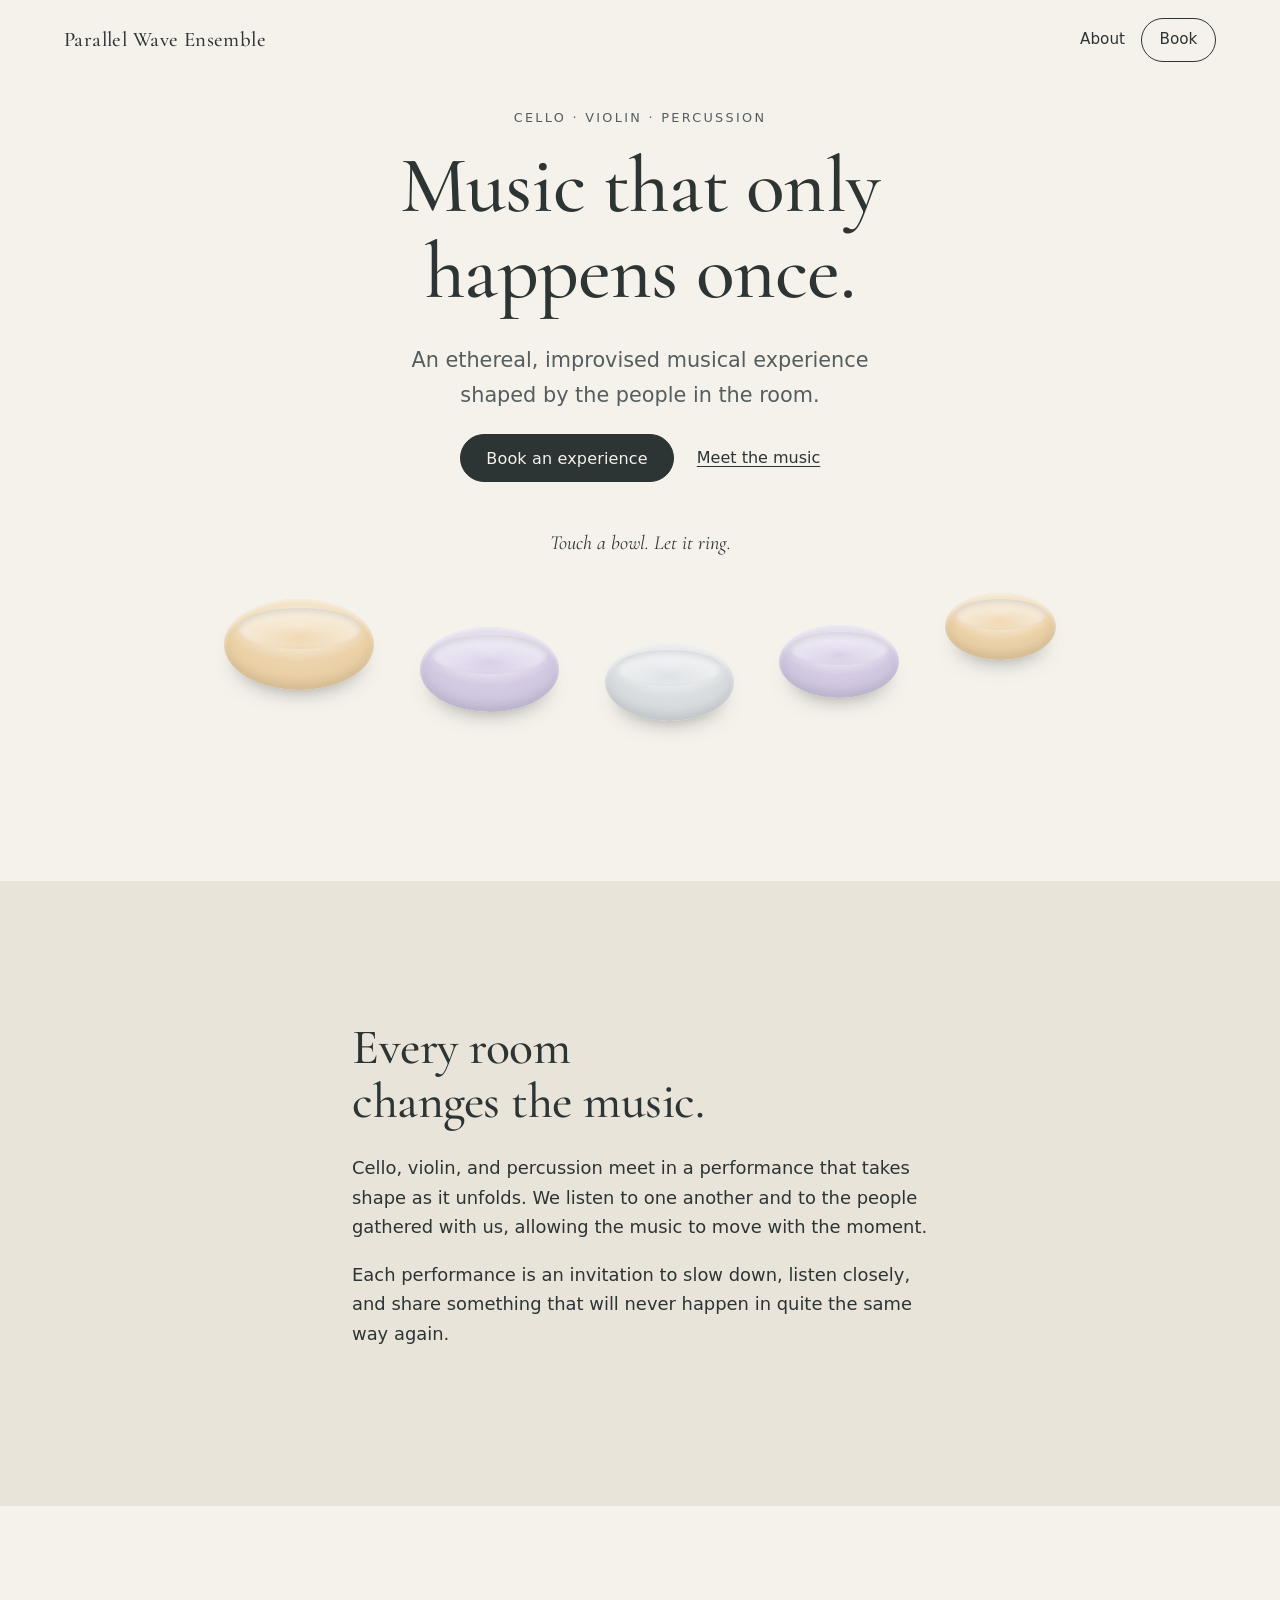
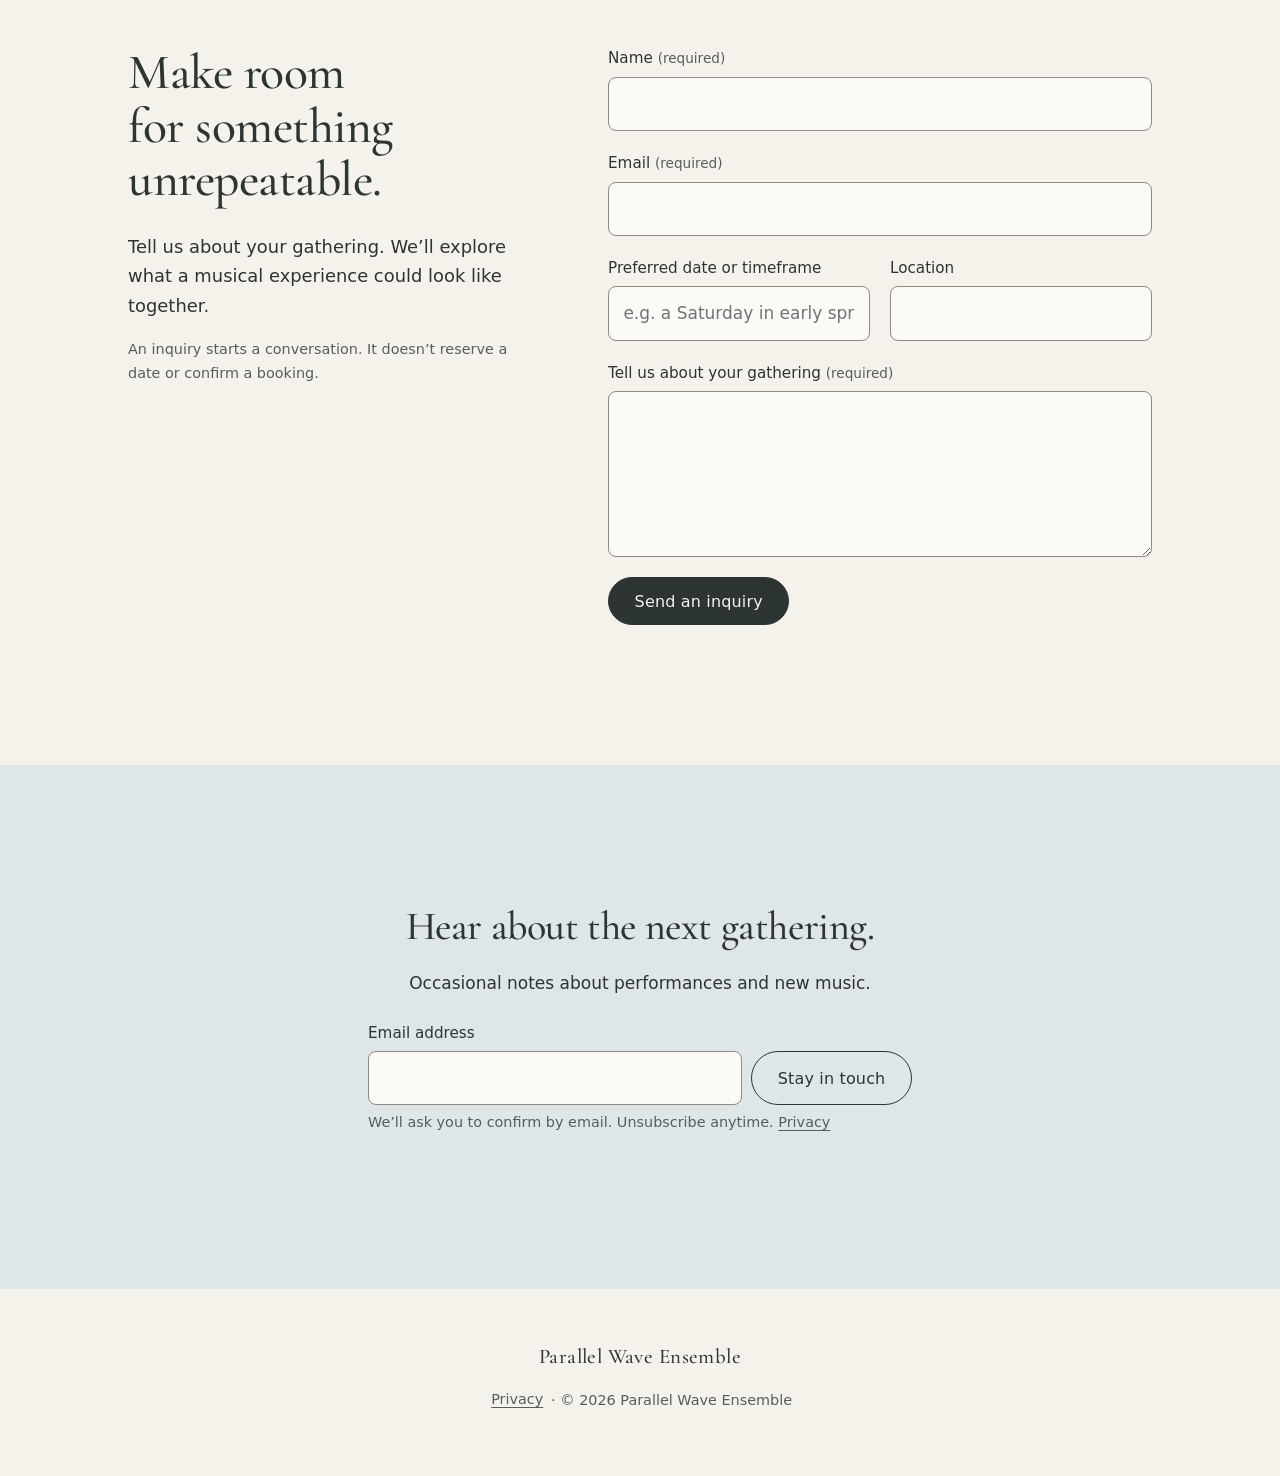
==== index.html @ 367c5bf0 "Initial site for Parallel Wave Ensemble Single-page static site with five playable synthesized bowls" ====
<!doctype html>
<html lang="en" class="no-js">
<head>
  <meta charset="utf-8">
  <meta name="viewport" content="width=device-width, initial-scale=1">
  <title>Parallel Wave Ensemble — Cello, violin and percussion</title>
  <meta name="description" content="An ethereal, improvised musical experience for cello, violin and percussion, shaped by the people in the room. Book Parallel Wave Ensemble for your gathering.">
  <meta name="theme-color" content="#F5F2EB">

  <!-- Social preview. Add og:image / twitter:image once an approved ensemble photo exists. -->
  <meta property="og:type" content="website">
  <meta property="og:site_name" content="Parallel Wave Ensemble">
  <meta property="og:title" content="Parallel Wave Ensemble — Music that only happens once">
  <meta property="og:description" content="An ethereal, improvised musical experience for cello, violin and percussion, shaped by the people in the room.">
  <meta name="twitter:card" content="summary">

  <link rel="icon" href="assets/img/favicon.svg" type="image/svg+xml">
  <link rel="preload" href="assets/fonts/cormorant-garamond-latin-500-normal.woff2" as="font" type="font/woff2" crossorigin>
  <link rel="stylesheet" href="assets/css/styles.css">
  <script>document.documentElement.classList.replace('no-js', 'js');</script>
  <script type="module" src="assets/js/main.js"></script>
</head>
<body>
  <a class="skip-link" href="#main">Skip to content</a>

  <header class="site-header">
    <a class="wordmark" href="./" aria-label="Parallel Wave Ensemble, home">Parallel Wave Ensemble</a>
    <nav aria-label="Main">
      <ul class="nav">
        <li><a href="#about">About</a></li>
        <li><a class="nav__book" href="#book">Book</a></li>
      </ul>
    </nav>
  </header>

  <main id="main">
    <!-- Hero -->
    <section class="hero" aria-labelledby="hero-title">
      <div class="hero__intro">
        <p class="eyebrow">Cello · Violin · Percussion</p>
        <h1 id="hero-title" class="hero__title">Music that only happens once.</h1>
        <p class="hero__lede">An ethereal, improvised musical experience shaped by the people in the room.</p>
        <div class="hero__actions">
          <a class="button" href="#book">Book an experience</a>
          <a class="text-link" href="#about">Meet the music</a>
        </div>
      </div>

      <div class="instrument" data-instrument role="group" aria-labelledby="instrument-instruction">
        <p id="instrument-instruction" class="instrument__instruction">Touch a bowl. Let it ring.</p>

        <div class="instrument__stage">
          <div class="instrument__ripples" aria-hidden="true" data-ripples></div>
          <div class="bowls">
            <button type="button" class="bowl" data-bowl="0" aria-label="Play bowl one" style="--tint: var(--light-amber); --size: 1"><span class="bowl__glow"></span><span class="bowl__body"></span></button>
            <button type="button" class="bowl" data-bowl="1" aria-label="Play bowl two" style="--tint: var(--light-lavender); --size: .93"><span class="bowl__glow"></span><span class="bowl__body"></span></button>
            <button type="button" class="bowl" data-bowl="2" aria-label="Play bowl three" style="--tint: var(--light-silver); --size: .86"><span class="bowl__glow"></span><span class="bowl__body"></span></button>
            <button type="button" class="bowl" data-bowl="3" aria-label="Play bowl four" style="--tint: var(--light-lavender); --size: .8"><span class="bowl__glow"></span><span class="bowl__body"></span></button>
            <button type="button" class="bowl" data-bowl="4" aria-label="Play bowl five" style="--tint: var(--light-amber); --size: .74"><span class="bowl__glow"></span><span class="bowl__body"></span></button>
          </div>
        </div>

        <div class="instrument__footer">
          <p class="instrument__status" role="status" data-instrument-status></p>
          <button type="button" class="text-button" data-instrument-retry hidden>Try again</button>
          <p class="instrument__muted" data-instrument-muted hidden>Sound is muted</p>
          <div class="sound-controls" data-sound-controls hidden>
            <button type="button" class="text-button" data-mute aria-pressed="false">Mute</button>
            <label class="volume">
              <span>Volume</span>
              <input type="range" min="0" max="100" step="1" data-volume>
            </label>
          </div>
        </div>
      </div>
    </section>

    <!-- About the experience -->
    <section id="about" class="section about" aria-labelledby="about-title">
      <div class="about__text">
        <h2 id="about-title">Every room changes the music.</h2>
        <p>Cello, violin, and percussion meet in a performance that takes shape as it unfolds. We listen to one another and to the people gathered with us, allowing the music to move with the moment.</p>
        <p>Each performance is an invitation to slow down, listen closely, and share something that will never happen in quite the same way again.</p>
      </div>
      <!--
        Add one authentic ensemble photograph when available, e.g.:
        <figure class="about__photo">
          <img src="assets/img/ensemble.jpg" width="1200" height="1500" loading="lazy"
               alt="Describe the players and instruments in the photo">
          <figcaption>Photo: Credit name</figcaption>
        </figure>
      -->
    </section>

    <!-- Optional live excerpt: shown only when site.config.js has an approved `excerpt`. -->
    <section id="listen" class="section excerpt" aria-labelledby="excerpt-heading" data-excerpt hidden>
      <h2 id="excerpt-heading">A moment from a performance</h2>
      <p class="excerpt__note">A past moment — every performance is different.</p>
      <div class="player">
        <button type="button" class="player__toggle" data-excerpt-toggle aria-label="Play excerpt">
          <svg viewBox="0 0 24 24" aria-hidden="true" class="icon-play"><path d="M8 5.5v13l10.5-6.5z"/></svg>
          <svg viewBox="0 0 24 24" aria-hidden="true" class="icon-pause"><path d="M7 5h3.5v14H7zM13.5 5H17v14h-3.5z"/></svg>
        </button>
        <div class="player__body">
          <p class="player__title" data-excerpt-title></p>
          <div class="player__timeline">
            <input type="range" min="0" max="100" step="0.1" value="0" data-excerpt-seek aria-label="Seek" disabled>
            <span class="player__time" data-excerpt-time>0:00</span>
          </div>
          <p class="player__credit" data-excerpt-credit></p>
        </div>
      </div>
      <p class="player__error" role="status" data-excerpt-status></p>
    </section>

    <!-- Booking -->
    <section id="book" class="section booking" aria-labelledby="book-title">
      <div class="booking__intro">
        <h2 id="book-title">Make room for something unrepeatable.</h2>
        <p>Tell us about your gathering. We’ll explore what a musical experience could look like together.</p>
        <p class="fine">An inquiry starts a conversation. It doesn’t reserve a date or confirm a booking.</p>
      </div>

      <form class="form" data-form="booking" novalidate>
        <div class="field">
          <label for="b-name">Name <span class="req">(required)</span></label>
          <input id="b-name" name="name" type="text" autocomplete="name" required aria-describedby="b-name-error">
          <p class="field__error" id="b-name-error" data-error-for="name"></p>
        </div>
        <div class="field">
          <label for="b-email">Email <span class="req">(required)</span></label>
          <input id="b-email" name="email" type="email" autocomplete="email" required aria-describedby="b-email-error">
          <p class="field__error" id="b-email-error" data-error-for="email"></p>
        </div>
        <div class="field-row">
          <div class="field">
            <label for="b-when">Preferred date or timeframe</label>
            <input id="b-when" name="when" type="text" placeholder="e.g. a Saturday in early spring">
          </div>
          <div class="field">
            <label for="b-where">Location</label>
            <input id="b-where" name="location" type="text" autocomplete="address-level2">
          </div>
        </div>
        <div class="field">
          <label for="b-message">Tell us about your gathering <span class="req">(required)</span></label>
          <textarea id="b-message" name="message" rows="5" required aria-describedby="b-message-error"></textarea>
          <p class="field__error" id="b-message-error" data-error-for="message"></p>
        </div>
        <div class="hp" aria-hidden="true">
          <label for="b-hp">Leave this field empty</label>
          <input id="b-hp" name="_gotcha" type="text" tabindex="-1" autocomplete="off">
        </div>
        <div class="form__submit">
          <button type="submit" class="button" data-submit>Send an inquiry</button>
        </div>
        <div class="form__status" role="status" aria-live="polite" data-status></div>
        <noscript><p class="form__status">This form needs JavaScript to send. Please enable it to send an inquiry.</p></noscript>
      </form>
    </section>

    <!-- Mailing list -->
    <section id="stay-in-touch" class="section newsletter" aria-labelledby="newsletter-title">
      <div class="newsletter__inner">
        <h2 id="newsletter-title">Hear about the next gathering.</h2>
        <p>Occasional notes about performances and new music.</p>
        <form class="form form--inline" data-form="newsletter" novalidate>
          <div class="field">
            <label for="n-email">Email address</label>
            <div class="inline-input">
              <input id="n-email" name="email" type="email" autocomplete="email" required aria-describedby="n-email-error n-email-note">
              <button type="submit" class="button button--quiet" data-submit>Stay in touch</button>
            </div>
            <p class="field__error" id="n-email-error" data-error-for="email"></p>
            <p class="fine" id="n-email-note">We’ll ask you to confirm by email. Unsubscribe anytime. <a href="privacy.html">Privacy</a></p>
          </div>
          <div class="hp" aria-hidden="true">
            <label for="n-hp">Leave this field empty</label>
            <input id="n-hp" name="_gotcha" type="text" tabindex="-1" autocomplete="off">
          </div>
          <div class="form__status" role="status" aria-live="polite" data-status></div>
        </form>
      </div>
    </section>
  </main>

  <footer class="site-footer">
    <p class="wordmark wordmark--footer">Parallel Wave Ensemble</p>
    <p class="footer__contact" data-contact hidden></p>
    <ul class="footer__social" data-social hidden></ul>
    <p class="footer__meta"><a href="privacy.html">Privacy</a> · © 2026 Parallel Wave Ensemble</p>
  </footer>
</body>
</html>
---- assets/css/styles.css ----
/* Parallel Wave Ensemble */

@font-face {
  font-family: "Cormorant Garamond";
  src: url("../fonts/cormorant-garamond-latin-400-normal.woff2") format("woff2");
  font-weight: 400; font-style: normal; font-display: swap;
}
@font-face {
  font-family: "Cormorant Garamond";
  src: url("../fonts/cormorant-garamond-latin-500-normal.woff2") format("woff2");
  font-weight: 500; font-style: normal; font-display: swap;
}
@font-face {
  font-family: "Cormorant Garamond";
  src: url("../fonts/cormorant-garamond-latin-400-italic.woff2") format("woff2");
  font-weight: 400; font-style: italic; font-display: swap;
}

:root {
  --ivory: #F5F2EB;
  --charcoal: #2D3434;
  --muted: #555E5E;          /* 5.9:1 on ivory */
  --stone: #E9E4D9;
  --mist: #DFE6E8;
  --line: #CFC8BA;
  --error: #8A2E2A;          /* 7.4:1 on ivory */
  --focus: #3F5D6B;

  --light-silver: 206 212 218;
  --light-lavender: 196 184 222;
  --light-amber: 232 196 140;

  --serif: "Cormorant Garamond", "Cormorant", Garamond, "Iowan Old Style", Georgia, serif;
  --sans: system-ui, -apple-system, "Segoe UI", Roboto, "Helvetica Neue", Arial, sans-serif;

  --gutter: clamp(16px, 5vw, 64px);
  --measure: 36rem;
  --radius: 999px;
}

*, *::before, *::after { box-sizing: border-box; }

html { -webkit-text-size-adjust: 100%; }
@media (prefers-reduced-motion: no-preference) {
  html { scroll-behavior: smooth; }
}

body {
  margin: 0;
  background: var(--ivory);
  color: var(--charcoal);
  font-family: var(--sans);
  font-size: 1.0625rem;
  line-height: 1.65;
  text-rendering: optimizeLegibility;
}

h1, h2 {
  font-family: var(--serif);
  font-weight: 500;
  line-height: 1.08;
  letter-spacing: -0.01em;
  margin: 0 0 .5em;
  text-wrap: balance;
}
h2 { font-size: clamp(2rem, 1.4rem + 2.6vw, 3.1rem); }
p { margin: 0 0 1em; }
a { color: inherit; text-underline-offset: .2em; text-decoration-thickness: 1px; }

:focus-visible {
  outline: 2px solid var(--focus);
  outline-offset: 3px;
  border-radius: 4px;
}

.skip-link {
  position: absolute; left: 16px; top: -100px;
  background: var(--charcoal); color: var(--ivory);
  padding: .6rem 1rem; border-radius: 6px; z-index: 10;
}
.skip-link:focus { top: 12px; }

[hidden] { display: none !important; }

/* Header ----------------------------------------------------------------- */

.site-header {
  display: flex; align-items: center; justify-content: space-between; gap: 1rem;
  padding: 18px var(--gutter);
}
.wordmark {
  font-family: var(--serif);
  font-size: 1.3rem;
  font-weight: 500;
  letter-spacing: .02em;
  text-decoration: none;
  line-height: 1.15;
}
.nav { display: flex; align-items: center; gap: .25rem; list-style: none; margin: 0; padding: 0; }
.nav a {
  display: inline-flex; align-items: center; min-height: 44px; padding: 0 .75rem;
  text-decoration: none; font-size: .95rem; border-radius: var(--radius);
}
.nav a:hover { text-decoration: underline; }
.nav .nav__book { border: 1px solid var(--charcoal); padding: 0 1.1rem; }
.nav .nav__book:hover { background: var(--charcoal); color: var(--ivory); text-decoration: none; }

@media (max-width: 380px) {
  .wordmark { font-size: 1.1rem; max-width: 9em; }
  .nav a { padding: 0 .55rem; }
  .nav .nav__book { padding: 0 .85rem; }
}

/* Buttons and links ------------------------------------------------------ */

.button {
  display: inline-flex; align-items: center; justify-content: center;
  min-height: 48px; padding: .7rem 1.6rem;
  border: 1px solid var(--charcoal); border-radius: var(--radius);
  background: var(--charcoal); color: var(--ivory);
  font: 500 1rem/1.2 var(--sans); letter-spacing: .01em;
  text-decoration: none; cursor: pointer;
  transition: background-color .3s ease, color .3s ease;
}
.button:hover { background: #1F2525; }
.button[disabled], .button[aria-disabled="true"] { opacity: .65; cursor: progress; }
.button--quiet { background: transparent; color: var(--charcoal); }
.button--quiet:hover { background: var(--charcoal); color: var(--ivory); }

.text-link { display: inline-flex; align-items: center; min-height: 44px; font-size: 1rem; }

.text-button {
  appearance: none; background: none; border: 0; color: inherit; cursor: pointer;
  font: inherit; font-size: .9rem; text-decoration: underline; text-underline-offset: .2em;
  min-height: 44px; padding: 0 .5rem;
}

/* Hero ------------------------------------------------------------------- */

.hero {
  padding: clamp(8px, 3vh, 48px) var(--gutter) clamp(40px, 8vh, 96px);
  text-align: center;
  overflow-x: clip;
}
.hero__intro { max-width: 44rem; margin: 0 auto; }
.eyebrow {
  font-size: .8rem; letter-spacing: .18em; text-transform: uppercase;
  color: var(--muted); margin-bottom: .9rem;
}
.hero__title { font-size: clamp(2.45rem, 1.5rem + 4.6vw, 5rem); margin-bottom: .35em; }
.hero__lede {
  font-size: clamp(1.05rem, .95rem + .5vw, 1.3rem);
  color: var(--muted); max-width: 30rem; margin: 0 auto 1.4rem;
}
.hero__actions { display: flex; flex-wrap: wrap; align-items: center; justify-content: center; gap: .4rem 1.4rem; }

/* Instrument ------------------------------------------------------------- */

.instrument { margin: clamp(24px, 5vh, 56px) auto 0; max-width: 56rem; }
.no-js .instrument { display: none; }

.instrument__instruction {
  font-family: var(--serif); font-style: italic;
  font-size: 1.25rem; margin: 0 0 .25rem; color: var(--charcoal);
}

.instrument__stage { position: relative; }

.instrument__ripples {
  position: absolute; inset: -12% -8%;
  pointer-events: none;
  -webkit-mask-image: radial-gradient(ellipse 50% 50% at 50% 50%, #000 55%, transparent 100%);
          mask-image: radial-gradient(ellipse 50% 50% at 50% 50%, #000 55%, transparent 100%);
}
.ripple {
  position: absolute; left: 0; top: 0;
  border-radius: 50%;
  border: 1.5px solid rgb(var(--tint) / .9);
  box-shadow: 0 0 18px rgb(var(--tint) / .35), inset 0 0 14px rgb(var(--tint) / .3);
  opacity: 0;
  will-change: transform, opacity;
}

.bowls {
  position: relative;
  display: grid;
  grid-template-columns: repeat(6, 1fr);
  row-gap: 4px;
  max-width: 22rem; margin: 0 auto;
  padding: 12px 0 4px;
}
.bowl:nth-child(1) { grid-column: 1 / 3; }
.bowl:nth-child(2) { grid-column: 3 / 5; transform: translateY(10px); }
.bowl:nth-child(3) { grid-column: 5 / 7; }
.bowl:nth-child(4) { grid-column: 2 / 4; }
.bowl:nth-child(5) { grid-column: 4 / 6; transform: translateY(-6px); }

@media (min-width: 720px) {
  .bowls {
    display: flex; justify-content: center; align-items: flex-start;
    gap: clamp(8px, 2vw, 28px);
    max-width: none; padding: 24px 0 48px;
  }
  /* A loose arc: outer bowls higher, a little irregular. */
  .bowl:nth-child(1) { transform: translateY(-6px); }
  .bowl:nth-child(2) { transform: translateY(22px); }
  .bowl:nth-child(3) { transform: translateY(38px); }
  .bowl:nth-child(4) { transform: translateY(20px); }
  .bowl:nth-child(5) { transform: translateY(-12px); }
}

.bowl {
  --w: calc(var(--size) * clamp(84px, 26vw, 104px));
  position: relative;
  display: grid; place-items: center;
  justify-self: center;
  width: calc(var(--w) + 20px);
  min-width: 64px;
  height: calc(var(--w) * .62 + 32px);
  min-height: 56px;
  padding: 0; margin: 0;
  border: 0; background: none; cursor: pointer;
  border-radius: 50%;
  -webkit-tap-highlight-color: transparent;
  touch-action: manipulation;
  user-select: none; -webkit-user-select: none;
}
@media (min-width: 720px) {
  .bowl { --w: calc(var(--size) * clamp(110px, 13vw, 150px)); }
}

.bowl__body {
  position: relative;
  width: var(--w); aspect-ratio: 1.65;
  border-radius: 50%;
  background:
    radial-gradient(ellipse 70% 55% at 50% 30%, rgb(255 255 255 / .9), transparent 70%),
    radial-gradient(ellipse 100% 100% at 50% 40%, rgb(var(--tint) / .55), rgb(var(--tint) / .85) 75%, rgb(var(--tint)) 100%);
  box-shadow:
    inset 0 -8px 16px -6px rgb(45 52 52 / .22),
    inset 0 2px 4px rgb(255 255 255 / .7),
    0 14px 22px -16px rgb(45 52 52 / .55);
  transition: transform .4s ease;
}
/* The bowl's opening: a soft inner ellipse near the rim. */
.bowl__body::before {
  content: ""; position: absolute;
  left: 9%; right: 9%; top: 9%; height: 46%;
  border-radius: 50%;
  background: radial-gradient(ellipse at 50% 70%, rgb(var(--tint) / .55), rgb(255 255 255 / .55) 80%);
  box-shadow: inset 0 3px 6px rgb(45 52 52 / .14);
}
.bowl__glow {
  position: absolute; left: 50%; top: 50%;
  width: calc(var(--w) * 1.5); aspect-ratio: 1.65;
  translate: -50% -50%;
  border-radius: 50%;
  background: radial-gradient(ellipse closest-side, rgb(var(--tint) / .9), rgb(var(--tint) / 0));
  opacity: 0;
  pointer-events: none;
}
.bowl:hover .bowl__body { transform: translateY(-1px); }
.bowl:active .bowl__body { transform: translateY(1px) scale(.99); }
.bowl:focus-visible { outline-offset: 0; }

.instrument__footer {
  min-height: 3rem;
  display: flex; flex-wrap: wrap; align-items: center; justify-content: center; gap: 0 1.2rem;
  font-size: .9rem; color: var(--muted);
}
.instrument__status:empty { display: none; }
.instrument__status, .instrument__muted { margin: 0; }
.instrument__muted { color: var(--charcoal); font-weight: 500; }

.sound-controls { display: flex; align-items: center; gap: .6rem 1rem; color: var(--charcoal); }
.volume { display: inline-flex; align-items: center; gap: .6rem; min-height: 44px; }

input[type="range"] {
  accent-color: var(--charcoal);
  width: 9rem; min-height: 44px; margin: 0;
  background: transparent; cursor: pointer;
}

/* Sections --------------------------------------------------------------- */

.section { padding: clamp(64px, 12vw, 140px) var(--gutter); }

.about {
  background: var(--stone);
  display: grid; gap: 3rem; align-items: center; justify-content: center;
}
.about__text { max-width: var(--measure); }
.about__text p { font-size: 1.12rem; }
.about__photo { margin: 0; }
.about__photo img { display: block; width: 100%; height: auto; border-radius: 4px; }
.about__photo figcaption { font-size: .8rem; color: var(--muted); margin-top: .5rem; }
@media (min-width: 900px) {
  .about:has(.about__photo) { grid-template-columns: minmax(0, 32rem) minmax(0, 28rem); gap: 5rem; }
}

/* Excerpt player */
.excerpt { max-width: calc(var(--measure) + 2 * var(--gutter)); margin: 0 auto; }
.excerpt__note { color: var(--muted); }
.player {
  display: flex; gap: 1.2rem; align-items: center;
  padding: 1.2rem 1.4rem; margin-top: 1.5rem;
  background: var(--mist); border-radius: 18px;
}
.player__toggle {
  flex: none; display: grid; place-items: center;
  width: 56px; height: 56px; border-radius: 50%;
  border: 0; background: var(--charcoal); color: var(--ivory); cursor: pointer;
}
.player__toggle svg { width: 24px; height: 24px; fill: currentColor; }
.player__toggle .icon-pause, .player__toggle[data-playing] .icon-play { display: none; }
.player__toggle[data-playing] .icon-pause { display: block; }
.player__body { flex: 1; min-width: 0; }
.player__title { font-weight: 500; margin: 0; }
.player__timeline { display: flex; align-items: center; gap: .8rem; }
.player__timeline input { flex: 1; width: auto; min-width: 0; }
.player__time { font-size: .85rem; font-variant-numeric: tabular-nums; color: var(--muted); white-space: nowrap; }
.player__credit { font-size: .85rem; color: var(--muted); margin: 0; }
.player__credit:empty { display: none; }
.player__error { margin-top: .8rem; color: var(--error); }

/* Booking */
.booking {
  display: grid; gap: 2.5rem; justify-content: center;
  grid-template-columns: minmax(0, 40rem);
}
.booking__intro p { font-size: 1.12rem; }
.fine { font-size: .9rem; color: var(--muted); }
.booking__intro .fine { font-size: .9rem; }
@media (min-width: 960px) {
  .booking { grid-template-columns: minmax(0, 24rem) minmax(0, 34rem); gap: 6rem; align-items: start; }
}

/* Forms */
.form { display: grid; gap: 1.25rem; }
.field { display: grid; gap: .35rem; min-width: 0; }
.field-row { display: grid; gap: 1.25rem; }
@media (min-width: 560px) { .field-row { grid-template-columns: 1fr 1fr; } }
label { font-size: .95rem; font-weight: 500; }
.req { font-weight: 400; color: var(--muted); font-size: .85rem; }

input[type="text"], input[type="email"], textarea {
  width: 100%;
  font: inherit; color: inherit;
  padding: .75rem .9rem; min-height: 48px;
  background: #FBFAF6;
  border: 1px solid #8F8A80;   /* 3.2:1 against ivory */
  border-radius: 8px;
}
textarea { resize: vertical; min-height: 8rem; }
input::placeholder, textarea::placeholder { color: #6E7575; }
input:focus-visible, textarea:focus-visible { outline-offset: 1px; border-color: var(--focus); }
[aria-invalid="true"] { border-color: var(--error) !important; }
.field__error { color: var(--error); font-size: .9rem; margin: 0; }
.field__error:empty { display: none; }

.hp { position: absolute; left: -9999px; width: 1px; height: 1px; overflow: hidden; }

.form__status:empty { display: none; }
.form__status {
  padding: 1rem 1.2rem; border-radius: 10px;
  background: var(--mist); font-size: .98rem;
}
.form__status p:last-child { margin: 0; }
.form__status[data-tone="error"] { background: #F3E3DF; }
.form__status[data-tone="success"] { background: var(--mist); }
.form__status strong { font-weight: 600; }

/* Newsletter */
.newsletter { background: var(--mist); }
.newsletter__inner { max-width: 34rem; margin: 0 auto; text-align: center; }
.newsletter h2 { font-size: clamp(1.8rem, 1.3rem + 2vw, 2.5rem); }
.newsletter .form { text-align: left; margin-top: 1.5rem; }
.inline-input { display: flex; gap: .6rem; flex-wrap: wrap; }
.inline-input input { flex: 1 1 14rem; }
.inline-input .button { flex: 0 0 auto; }
@media (max-width: 420px) { .inline-input .button { flex: 1 1 100%; } }

/* Footer */
.site-footer {
  padding: 56px var(--gutter) 40px;
  text-align: center; font-size: .9rem; color: var(--muted);
}
.wordmark--footer { color: var(--charcoal); margin-bottom: .6rem; }
.footer__social { list-style: none; padding: 0; margin: 0 0 1rem; display: flex; flex-wrap: wrap; justify-content: center; gap: .2rem 1rem; }
.footer__social a, .footer__contact a, .footer__meta a { display: inline-block; padding: .6rem .2rem; }

/* Privacy page */
.prose { max-width: var(--measure); margin: 0 auto; padding: clamp(32px, 8vw, 96px) var(--gutter) 64px; box-sizing: content-box; }
.prose h1 { font-size: clamp(2.4rem, 1.8rem + 3vw, 3.6rem); }
.prose h2 { font-size: 1.6rem; margin-top: 2em; }
.prose .fine { margin-top: 3rem; }

@media (prefers-reduced-motion: reduce) {
  *, *::before, *::after { transition-duration: .01ms !important; }
}
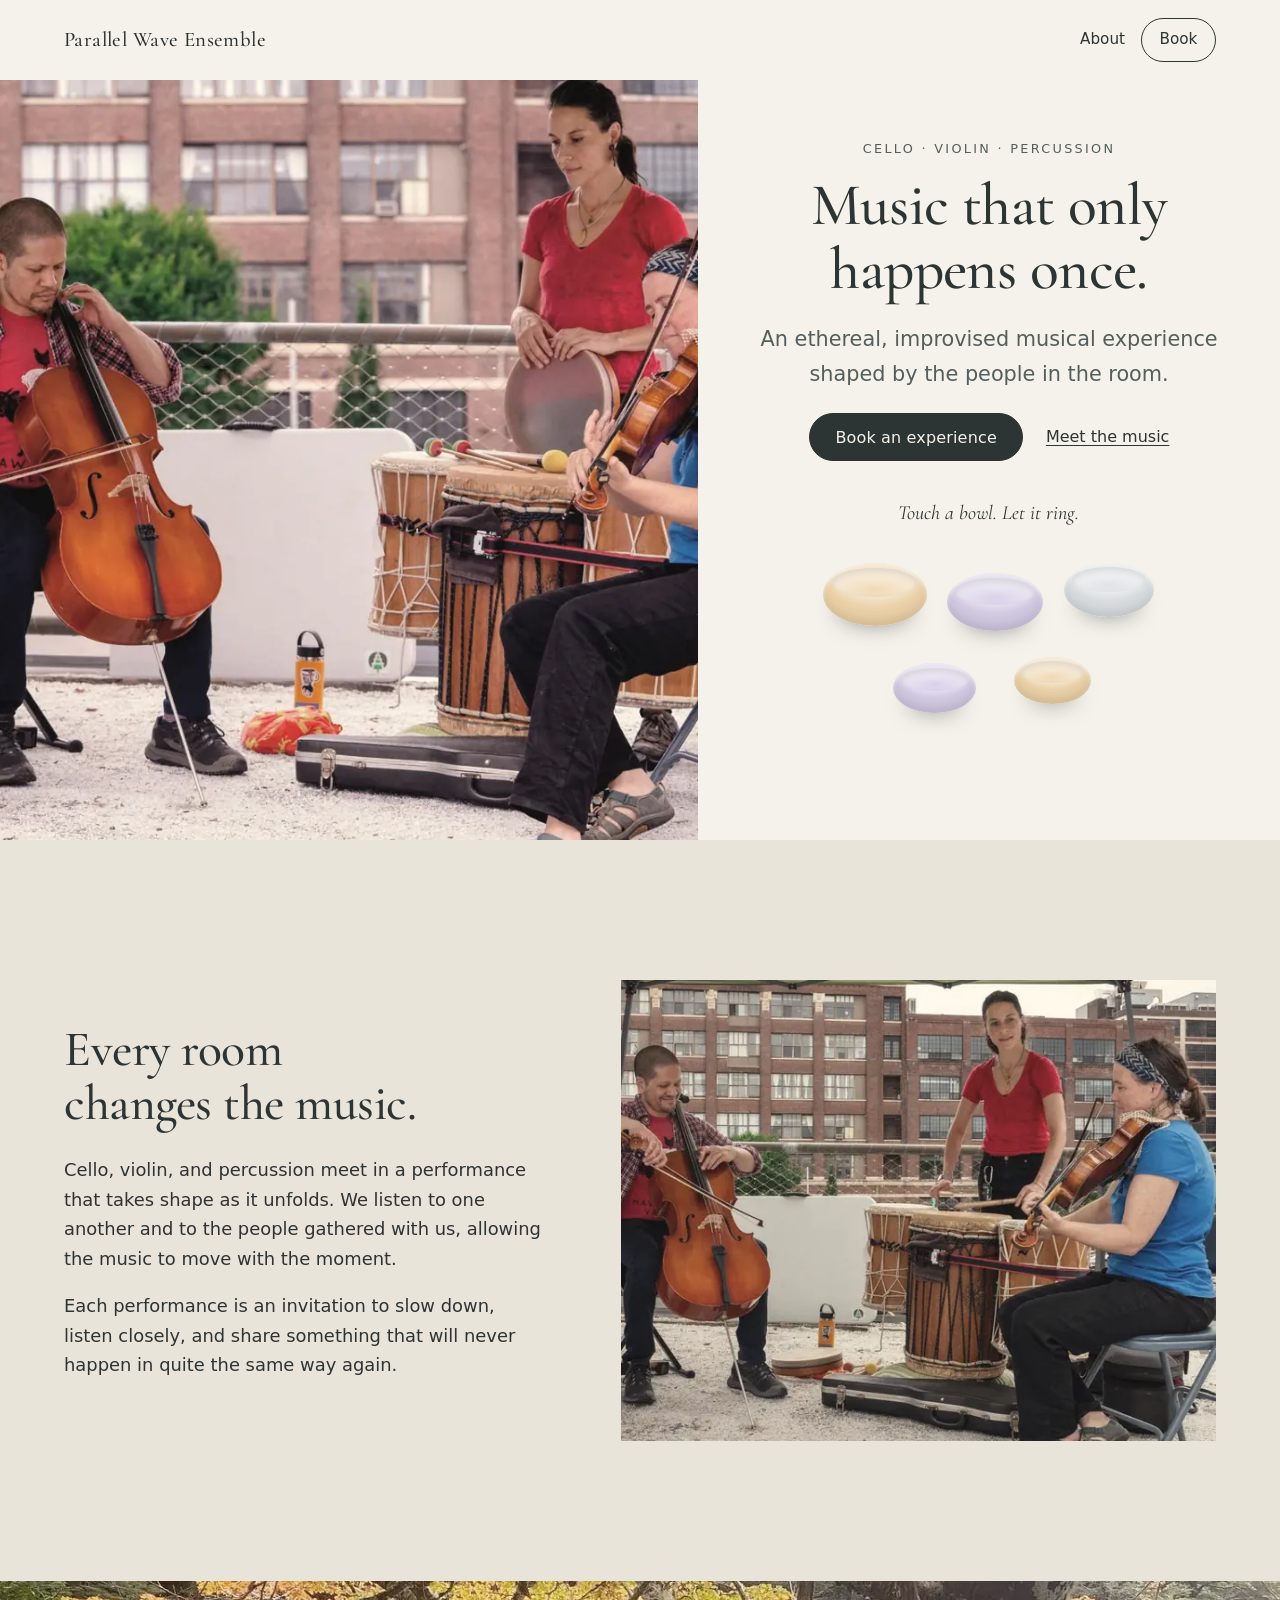
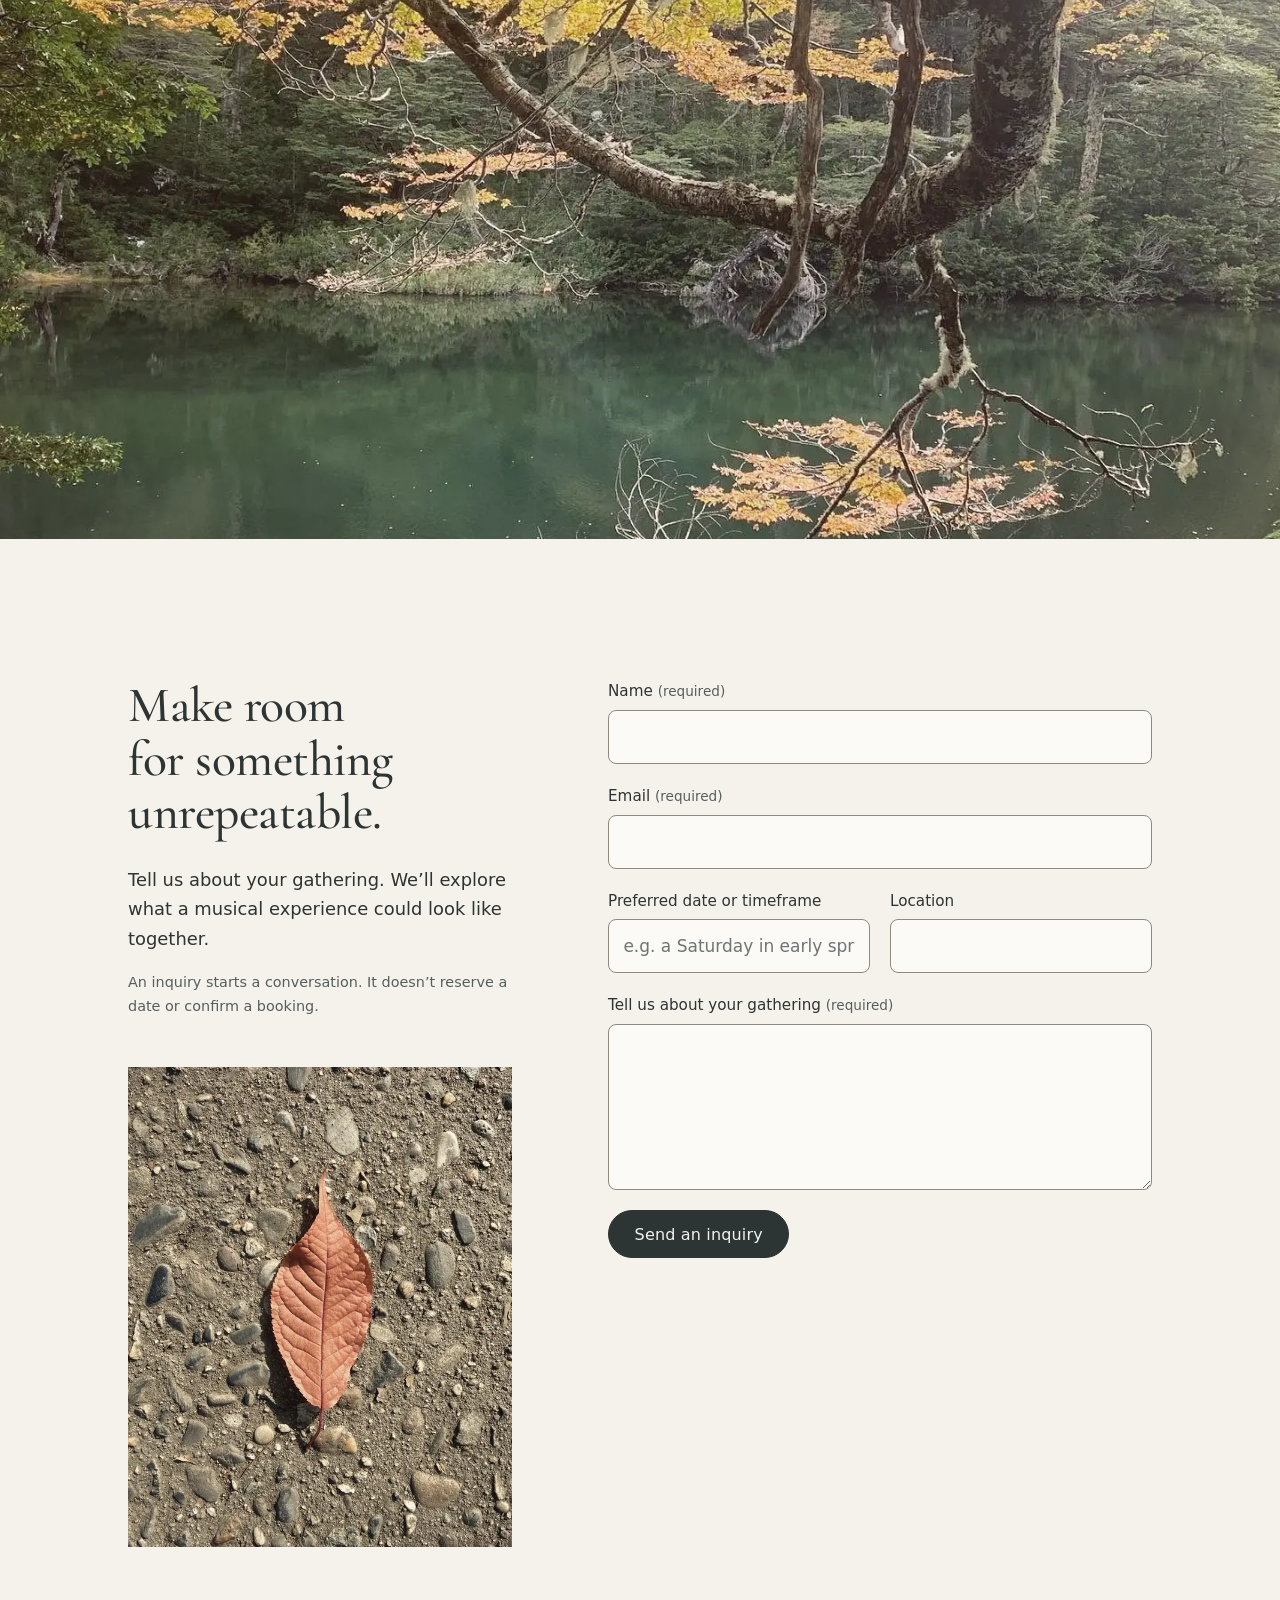
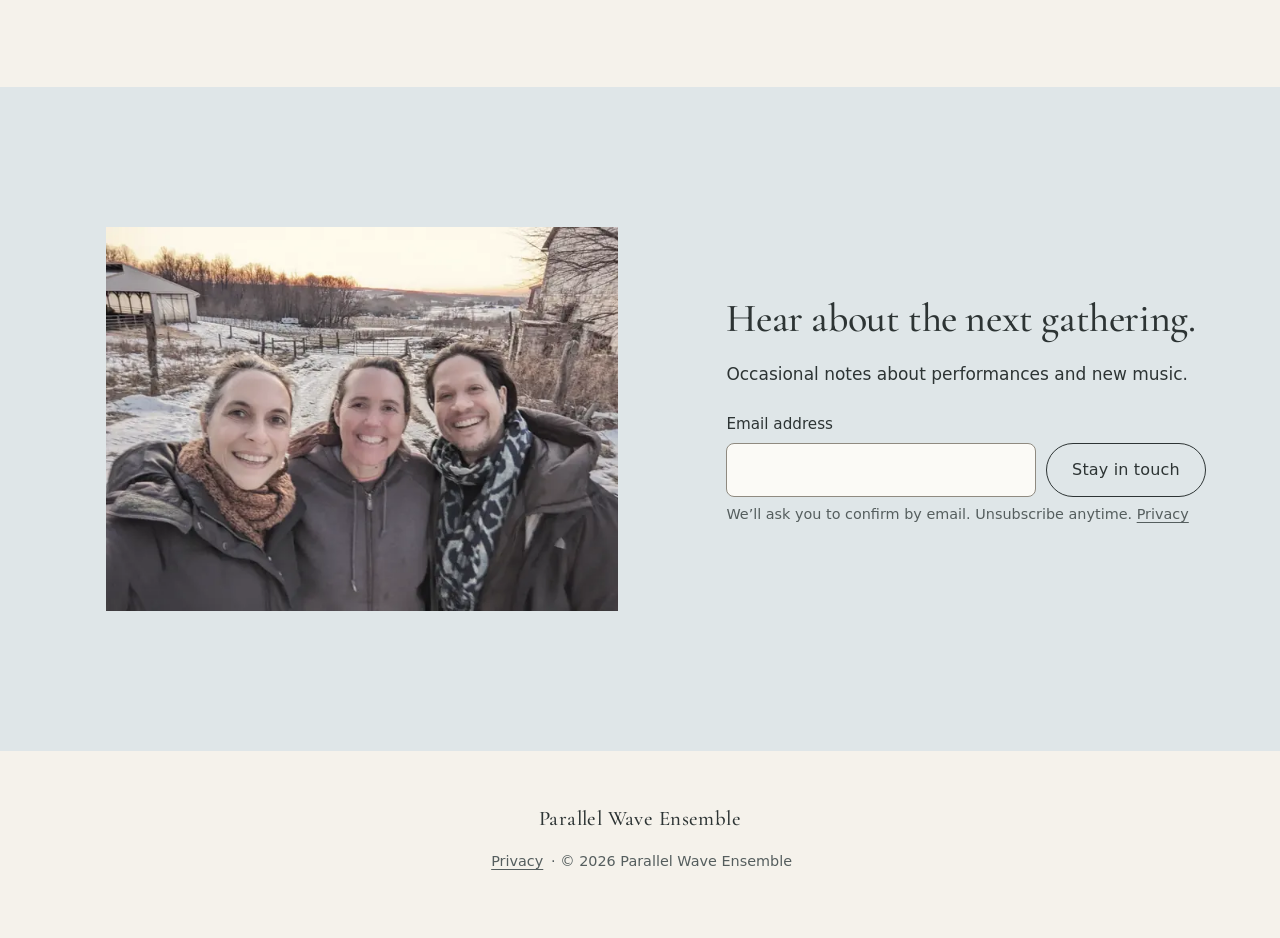
==== commit 38c2c412: "Photography-led layout with the ensemble's photos - Hero pairs a rooftop performance photo with the " ====
--- a/index.html
+++ b/index.html
@@ -7,12 +7,16 @@
   <meta name="description" content="An ethereal, improvised musical experience for cello, violin and percussion, shaped by the people in the room. Book Parallel Wave Ensemble for your gathering.">
   <meta name="theme-color" content="#F5F2EB">
 
-  <!-- Social preview. Add og:image / twitter:image once an approved ensemble photo exists. -->
+  <!-- Social preview -->
   <meta property="og:type" content="website">
   <meta property="og:site_name" content="Parallel Wave Ensemble">
   <meta property="og:title" content="Parallel Wave Ensemble — Music that only happens once">
   <meta property="og:description" content="An ethereal, improvised musical experience for cello, violin and percussion, shaped by the people in the room.">
-  <meta name="twitter:card" content="summary">
+  <meta property="og:image" content="https://avdrav1.github.io/parallel-wave-ensemble/assets/img/social-preview.jpg">
+  <meta property="og:image:width" content="1200">
+  <meta property="og:image:height" content="630">
+  <meta property="og:image:alt" content="Cellist, percussionist and violinist performing together on a rooftop.">
+  <meta name="twitter:card" content="summary_large_image">
 
   <link rel="icon" href="assets/img/favicon.svg" type="image/svg+xml">
   <link rel="preload" href="assets/fonts/cormorant-garamond-latin-500-normal.woff2" as="font" type="font/woff2" crossorigin>
@@ -36,6 +40,14 @@
   <main id="main">
     <!-- Hero -->
     <section class="hero" aria-labelledby="hero-title">
+      <figure class="hero__photo">
+        <img srcset="assets/img/photos/listening-640.webp 640w, assets/img/photos/listening-1024.webp 1024w, assets/img/photos/listening-1599.webp 1599w"
+             sizes="(min-width: 1200px) 55vw, 100vw"
+             src="assets/img/photos/listening-1024.webp" width="1599" height="1328" fetchpriority="high"
+             alt="The ensemble playing on a rooftop: a cellist with eyes lowered, a percussionist resting her hands on a frame drum, and a violinist leaning into her bow.">
+      </figure>
+
+      <div class="hero__content">
       <div class="hero__intro">
         <p class="eyebrow">Cello · Violin · Percussion</p>
         <h1 id="hero-title" class="hero__title">Music that only happens once.</h1>
@@ -73,6 +85,7 @@
           </div>
         </div>
       </div>
+      </div>
     </section>
 
     <!-- About the experience -->
@@ -82,14 +95,13 @@
         <p>Cello, violin, and percussion meet in a performance that takes shape as it unfolds. We listen to one another and to the people gathered with us, allowing the music to move with the moment.</p>
         <p>Each performance is an invitation to slow down, listen closely, and share something that will never happen in quite the same way again.</p>
       </div>
-      <!--
-        Add one authentic ensemble photograph when available, e.g.:
-        <figure class="about__photo">
-          <img src="assets/img/ensemble.jpg" width="1200" height="1500" loading="lazy"
-               alt="Describe the players and instruments in the photo">
-          <figcaption>Photo: Credit name</figcaption>
-        </figure>
-      -->
+      <!-- Add a photo credit as <figcaption> once the photographer is confirmed. -->
+      <figure class="about__photo">
+        <img srcset="assets/img/photos/rooftop-640.webp 640w, assets/img/photos/rooftop-1024.webp 1024w, assets/img/photos/rooftop-1600.webp 1600w"
+             sizes="(min-width: 900px) 40vw, 100vw"
+             src="assets/img/photos/rooftop-1024.webp" width="1600" height="1241" loading="lazy" decoding="async"
+             alt="The ensemble performing outdoors on a rooftop: cello, a cluster of hand drums with the percussionist smiling toward the listeners, and violin.">
+      </figure>
     </section>
 
     <!-- Optional live excerpt: shown only when site.config.js has an approved `excerpt`. -->
@@ -113,12 +125,21 @@
       <p class="player__error" role="status" data-excerpt-status></p>
     </section>
 
+    <!-- Interlude -->
+    <figure class="interlude" aria-hidden="true">
+      <img srcset="assets/img/photos/lake-640.webp 640w, assets/img/photos/lake-1024.webp 1024w, assets/img/photos/lake-1440.webp 1440w" sizes="100vw"
+           src="assets/img/photos/lake-1024.webp" width="1440" height="1602" loading="lazy" decoding="async" alt="">
+    </figure>
+
     <!-- Booking -->
     <section id="book" class="section booking" aria-labelledby="book-title">
       <div class="booking__intro">
         <h2 id="book-title">Make room for something unrepeatable.</h2>
         <p>Tell us about your gathering. We’ll explore what a musical experience could look like together.</p>
         <p class="fine">An inquiry starts a conversation. It doesn’t reserve a date or confirm a booking.</p>
+        <img class="booking__leaf" srcset="assets/img/photos/leaf-640.webp 640w, assets/img/photos/leaf-1024.webp 1024w"
+             sizes="(min-width: 960px) 24rem, 0px"
+             src="assets/img/photos/leaf-640.webp" width="3024" height="4032" loading="lazy" decoding="async" alt="">
       </div>
 
       <form class="form" data-form="booking" novalidate>
@@ -161,6 +182,12 @@
 
     <!-- Mailing list -->
     <section id="stay-in-touch" class="section newsletter" aria-labelledby="newsletter-title">
+      <figure class="newsletter__photo">
+        <img srcset="assets/img/photos/winter-640.webp 640w, assets/img/photos/winter-1024.webp 1024w, assets/img/photos/winter-1600.webp 1600w"
+             sizes="(min-width: 900px) 40vw, 100vw"
+             src="assets/img/photos/winter-1024.webp" width="1600" height="1200" loading="lazy" decoding="async"
+             alt="The three members of the ensemble smiling together outdoors on a snowy farm at sunset.">
+      </figure>
       <div class="newsletter__inner">
         <h2 id="newsletter-title">Hear about the next gathering.</h2>
         <p>Occasional notes about performances and new music.</p>
--- a/assets/css/styles.css
+++ b/assets/css/styles.css
@@ -138,16 +138,46 @@
 /* Hero ------------------------------------------------------------------- */
 
 .hero {
-  padding: clamp(8px, 3vh, 48px) var(--gutter) clamp(40px, 8vh, 96px);
   text-align: center;
   overflow-x: clip;
+}
+.hero__photo { margin: 0; }
+.hero__photo img {
+  display: block; width: 100%; height: auto;
+  aspect-ratio: 2 / 1; object-fit: cover; object-position: 50% 28%;
+  background: var(--stone);
+}
+.hero__content { padding: clamp(20px, 4vh, 48px) var(--gutter) clamp(40px, 8vh, 96px); }
+@media (min-width: 640px) {
+  /* Wide band: short enough that the headline and booking stay in view. */
+  .hero__photo img { aspect-ratio: auto; height: clamp(220px, 40vh, 420px); }
+}
+
+/* Side by side only when the photo column is wide enough to hold all three players. */
+@media (min-width: 1200px) {
+  .hero {
+    /* A wide photo column keeps the crop close to the photo's own shape,
+       so cello, percussion and violin all stay in frame. */
+    display: grid; grid-template-columns: minmax(0, 1.2fr) minmax(0, 1fr);
+    min-height: min(calc(100svh - 80px), 760px);
+  }
+  .hero__photo { position: relative; }
+  .hero__photo img {
+    position: absolute; inset: 0; height: 100%;
+    object-position: 22% 40%;
+  }
+  .hero__content {
+    display: flex; flex-direction: column; justify-content: center;
+    padding: clamp(32px, 5vh, 64px) clamp(32px, 4vw, 72px);
+  }
 }
 .hero__intro { max-width: 44rem; margin: 0 auto; }
 .eyebrow {
   font-size: .8rem; letter-spacing: .18em; text-transform: uppercase;
   color: var(--muted); margin-bottom: .9rem;
 }
-.hero__title { font-size: clamp(2.45rem, 1.5rem + 4.6vw, 5rem); margin-bottom: .35em; }
+.hero__title { font-size: clamp(2.3rem, 1.5rem + 4.2vw, 4.6rem); margin-bottom: .35em; }
+@media (min-width: 960px) { .hero__title { font-size: clamp(2.8rem, 1rem + 3.4vw, 4.6rem); } }
 .hero__lede {
   font-size: clamp(1.05rem, .95rem + .5vw, 1.3rem);
   color: var(--muted); max-width: 30rem; margin: 0 auto 1.4rem;
@@ -156,7 +186,11 @@
 
 /* Instrument ------------------------------------------------------------- */
 
-.instrument { margin: clamp(24px, 5vh, 56px) auto 0; max-width: 56rem; }
+.instrument {
+  margin: clamp(20px, 4vh, 48px) auto 0; max-width: 56rem;
+  width: 100%; /* size containment needs an explicit width inside flex/grid */
+  container: instrument / inline-size;
+}
 .no-js .instrument { display: none; }
 
 .instrument__instruction {
@@ -195,10 +229,10 @@
 .bowl:nth-child(4) { grid-column: 2 / 4; }
 .bowl:nth-child(5) { grid-column: 4 / 6; transform: translateY(-6px); }
 
-@media (min-width: 720px) {
+@container instrument (min-width: 520px) {
   .bowls {
     display: flex; justify-content: center; align-items: flex-start;
-    gap: clamp(8px, 2vw, 28px);
+    gap: clamp(6px, 1.6cqi, 28px);
     max-width: none; padding: 24px 0 48px;
   }
   /* A loose arc: outer bowls higher, a little irregular. */
@@ -225,8 +259,8 @@
   touch-action: manipulation;
   user-select: none; -webkit-user-select: none;
 }
-@media (min-width: 720px) {
-  .bowl { --w: calc(var(--size) * clamp(110px, 13vw, 150px)); }
+@container instrument (min-width: 520px) {
+  .bowl { --w: calc(var(--size) * clamp(84px, 17cqi, 150px)); }
 }
 
 .bowl__body {
@@ -292,10 +326,11 @@
 .about__text { max-width: var(--measure); }
 .about__text p { font-size: 1.12rem; }
 .about__photo { margin: 0; }
-.about__photo img { display: block; width: 100%; height: auto; border-radius: 4px; }
+.about__photo { max-width: 40rem; }
+.about__photo img { display: block; width: 100%; height: auto; }
 .about__photo figcaption { font-size: .8rem; color: var(--muted); margin-top: .5rem; }
 @media (min-width: 900px) {
-  .about:has(.about__photo) { grid-template-columns: minmax(0, 32rem) minmax(0, 28rem); gap: 5rem; }
+  .about:has(.about__photo) { grid-template-columns: minmax(0, 30rem) minmax(0, 40rem); gap: clamp(3rem, 6vw, 6rem); }
 }
 
 /* Excerpt player */
@@ -323,12 +358,27 @@
 .player__credit:empty { display: none; }
 .player__error { margin-top: .8rem; color: var(--error); }
 
+/* Interlude: a quiet full-width image, no text over it */
+.interlude { margin: 0; }
+.interlude img {
+  display: block; width: 100%; height: clamp(260px, 62vh, 680px);
+  object-fit: cover; object-position: 50% 62%;
+  background: var(--mist);
+}
+
 /* Booking */
 .booking {
   display: grid; gap: 2.5rem; justify-content: center;
   grid-template-columns: minmax(0, 40rem);
 }
 .booking__intro p { font-size: 1.12rem; }
+.booking__leaf { display: none; }
+@media (min-width: 960px) {
+  .booking__leaf {
+    display: block; width: 100%; height: auto; margin-top: 3rem;
+    aspect-ratio: 4 / 5; object-fit: cover;
+  }
+}
 .fine { font-size: .9rem; color: var(--muted); }
 .booking__intro .fine { font-size: .9rem; }
 @media (min-width: 960px) {
@@ -371,8 +421,14 @@
 .form__status strong { font-weight: 600; }
 
 /* Newsletter */
-.newsletter { background: var(--mist); }
+.newsletter { background: var(--mist); display: grid; gap: 2.5rem; justify-content: center; align-items: center; }
 .newsletter__inner { max-width: 34rem; margin: 0 auto; text-align: center; }
+.newsletter__photo { margin: 0 auto; max-width: 40rem; }
+.newsletter__photo img { display: block; width: 100%; height: auto; }
+@media (min-width: 900px) {
+  .newsletter { grid-template-columns: minmax(0, 36rem) minmax(0, 30rem); gap: clamp(3rem, 6vw, 6rem); }
+  .newsletter__inner { text-align: left; margin: 0; }
+}
 .newsletter h2 { font-size: clamp(1.8rem, 1.3rem + 2vw, 2.5rem); }
 .newsletter .form { text-align: left; margin-top: 1.5rem; }
 .inline-input { display: flex; gap: .6rem; flex-wrap: wrap; }
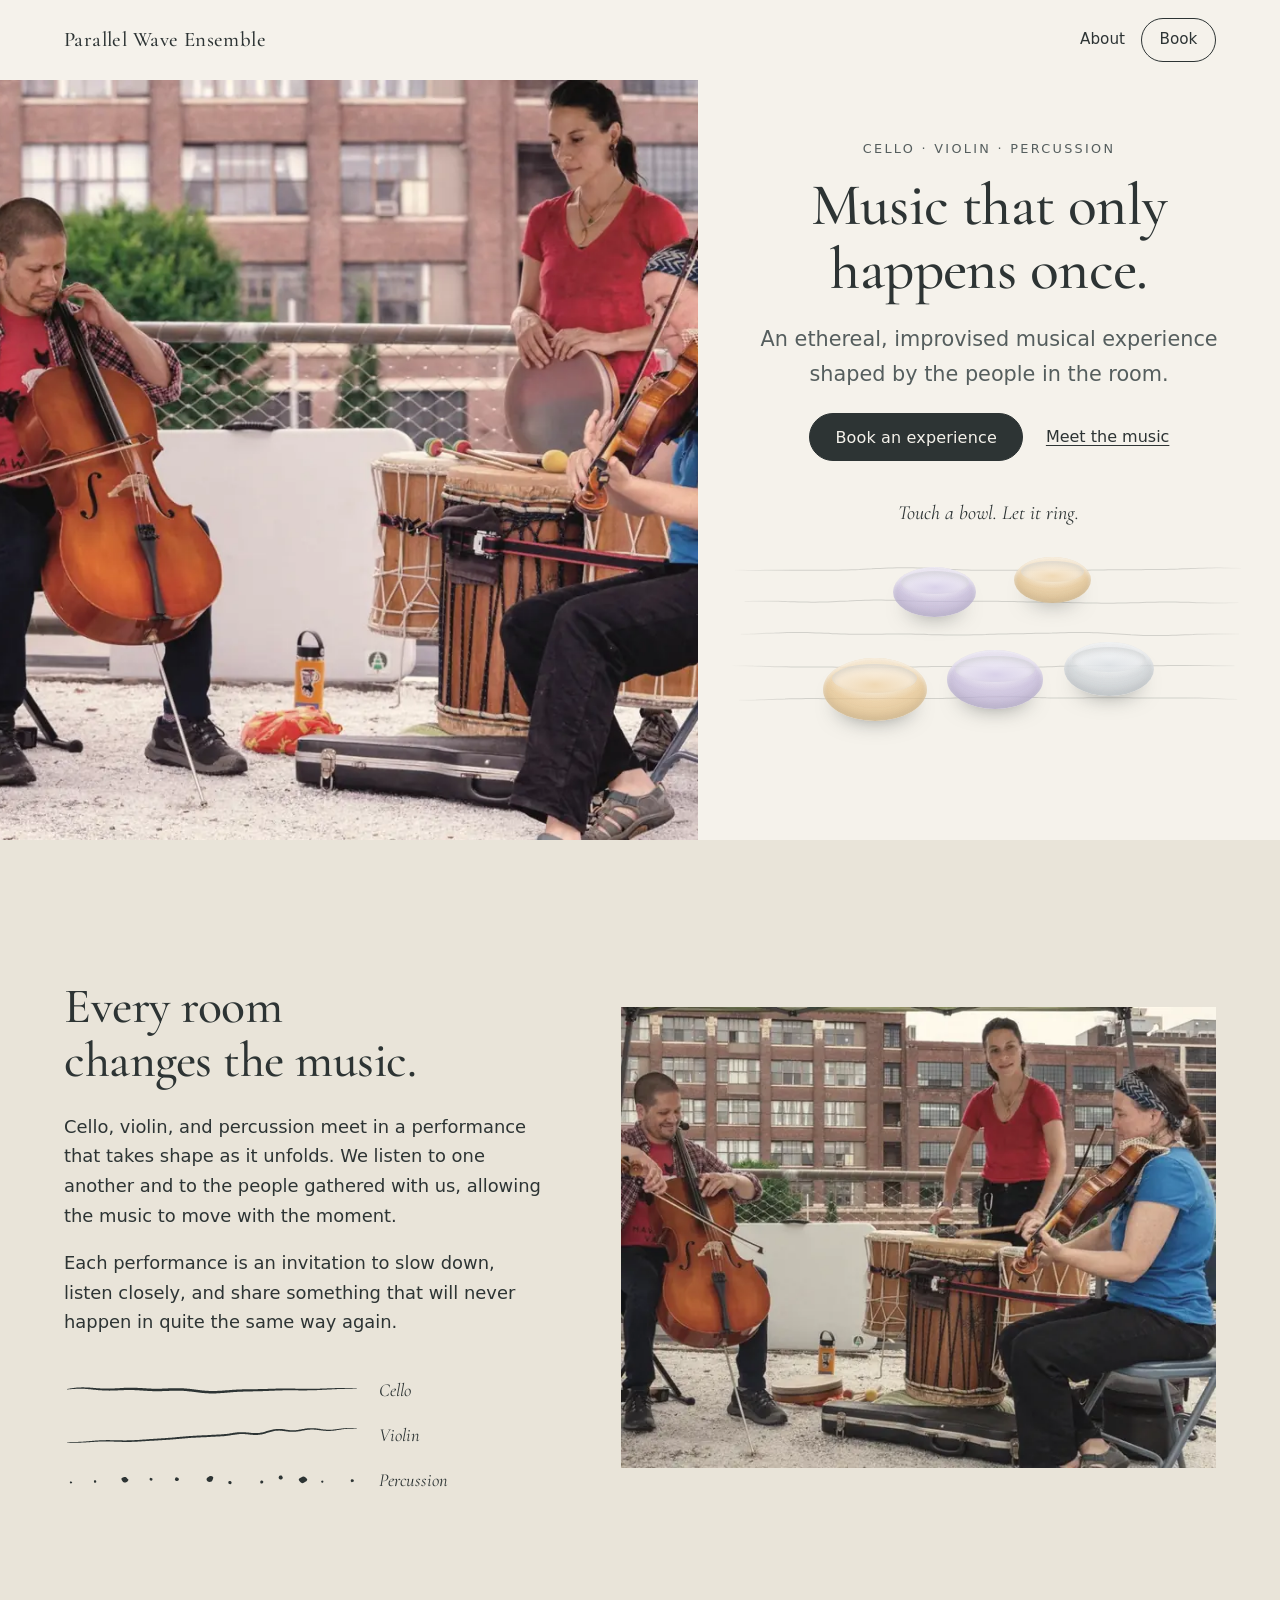
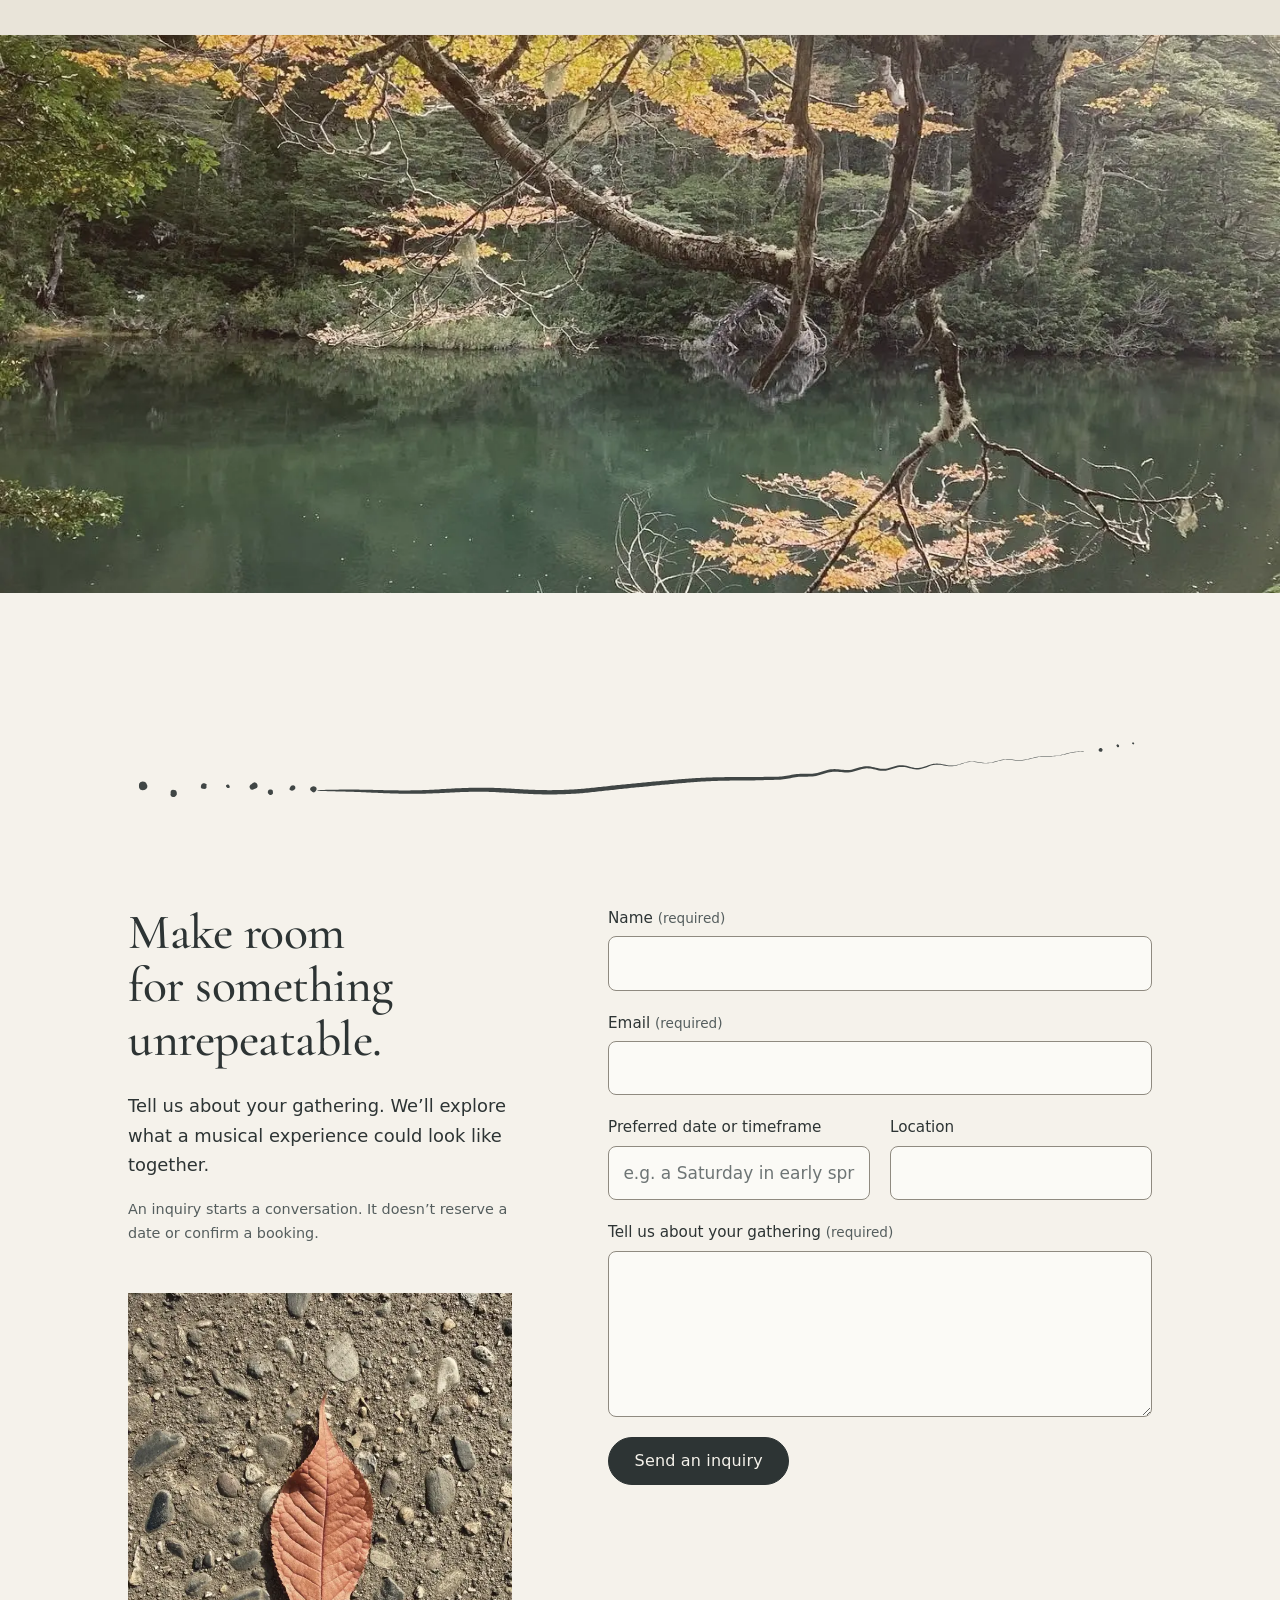
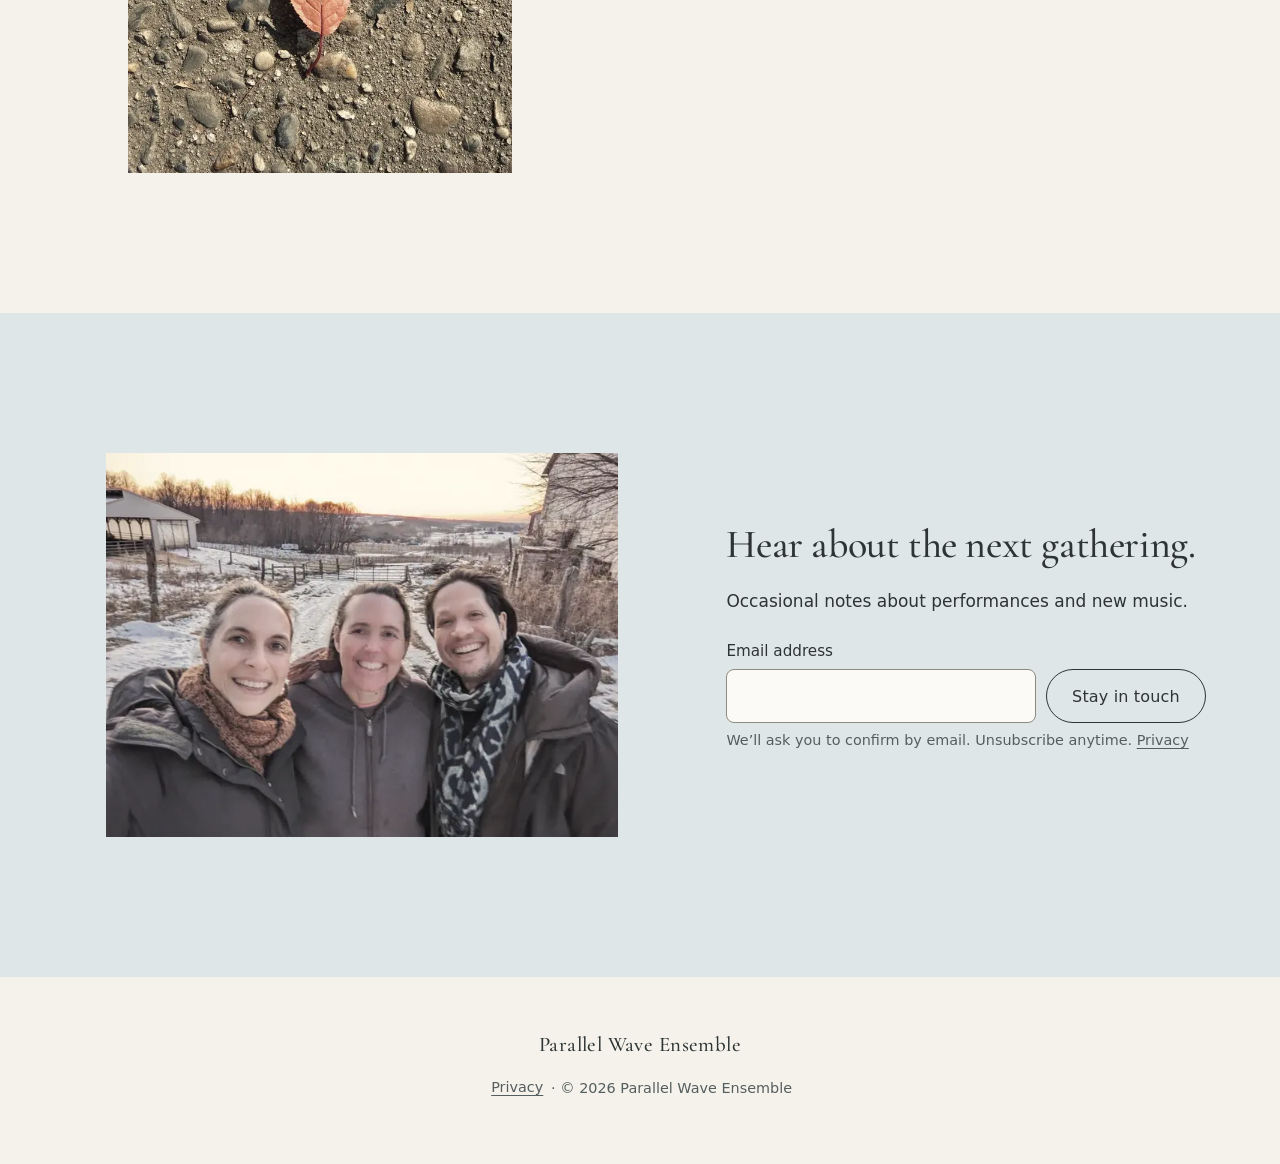
==== commit f7b2edb6: "Graphic-score visual language - Faint hand-drawn staff behind the bowls; bowls rise with pitch - Eac" ====
--- a/index.html
+++ b/index.html
@@ -62,6 +62,8 @@
         <p id="instrument-instruction" class="instrument__instruction">Touch a bowl. Let it ring.</p>
 
         <div class="instrument__stage">
+          <img class="instrument__staff" src="assets/img/score/staff.svg" alt="" aria-hidden="true">
+          <svg class="instrument__traces" aria-hidden="true" data-traces></svg>
           <div class="instrument__ripples" aria-hidden="true" data-ripples></div>
           <div class="bowls">
             <button type="button" class="bowl" data-bowl="0" aria-label="Play bowl one" style="--tint: var(--light-amber); --size: 1"><span class="bowl__glow"></span><span class="bowl__body"></span></button>
@@ -94,6 +96,11 @@
         <h2 id="about-title">Every room changes the music.</h2>
         <p>Cello, violin, and percussion meet in a performance that takes shape as it unfolds. We listen to one another and to the people gathered with us, allowing the music to move with the moment.</p>
         <p>Each performance is an invitation to slow down, listen closely, and share something that will never happen in quite the same way again.</p>
+        <ul class="score-key" aria-label="The instruments">
+          <li><img src="assets/img/score/cello.svg" alt="" width="600" height="40"><span>Cello</span></li>
+          <li><img src="assets/img/score/violin.svg" alt="" width="600" height="40"><span>Violin</span></li>
+          <li><img src="assets/img/score/percussion.svg" alt="" width="600" height="40"><span>Percussion</span></li>
+        </ul>
       </div>
       <!-- Add a photo credit as <figcaption> once the photographer is confirmed. -->
       <figure class="about__photo">
@@ -133,6 +140,7 @@
 
     <!-- Booking -->
     <section id="book" class="section booking" aria-labelledby="book-title">
+      <img class="score-phrase" src="assets/img/score/phrase.svg" alt="" aria-hidden="true" width="1200" height="90">
       <div class="booking__intro">
         <h2 id="book-title">Make room for something unrepeatable.</h2>
         <p>Tell us about your gathering. We’ll explore what a musical experience could look like together.</p>
--- a/assets/css/styles.css
+++ b/assets/css/styles.css
@@ -200,6 +200,25 @@
 
 .instrument__stage { position: relative; }
 
+/* Graphic score: faint staff behind the bowls, ink traces left by each strike. */
+.instrument__staff {
+  position: absolute; left: -4%; top: 4%;
+  width: 108%; height: 92%;
+  pointer-events: none; user-select: none;
+  -webkit-mask-image: linear-gradient(90deg, transparent, #000 12%, #000 88%, transparent);
+          mask-image: linear-gradient(90deg, transparent, #000 12%, #000 88%, transparent);
+}
+.instrument__traces {
+  position: absolute; inset: 0; width: 100%; height: 100%;
+  overflow: visible; pointer-events: none;
+  -webkit-mask-image: linear-gradient(90deg, #000 70%, transparent 98%);
+          mask-image: linear-gradient(90deg, #000 70%, transparent 98%);
+}
+.trace {
+  fill: none; stroke: var(--charcoal); stroke-width: 1.3;
+  stroke-linecap: round; stroke-linejoin: round;
+}
+
 .instrument__ripples {
   position: absolute; inset: -12% -8%;
   pointer-events: none;
@@ -223,11 +242,12 @@
   max-width: 22rem; margin: 0 auto;
   padding: 12px 0 4px;
 }
-.bowl:nth-child(1) { grid-column: 1 / 3; }
-.bowl:nth-child(2) { grid-column: 3 / 5; transform: translateY(10px); }
-.bowl:nth-child(3) { grid-column: 5 / 7; }
-.bowl:nth-child(4) { grid-column: 2 / 4; }
-.bowl:nth-child(5) { grid-column: 4 / 6; transform: translateY(-6px); }
+/* Like notes on a staff, higher bowls sit higher: low three below, high two above. */
+.bowl:nth-child(1) { grid-column: 1 / 3; grid-row: 2; transform: translateY(8px); }
+.bowl:nth-child(2) { grid-column: 3 / 5; grid-row: 2; }
+.bowl:nth-child(3) { grid-column: 5 / 7; grid-row: 2; transform: translateY(-8px); }
+.bowl:nth-child(4) { grid-column: 2 / 4; grid-row: 1; transform: translateY(4px); }
+.bowl:nth-child(5) { grid-column: 4 / 6; grid-row: 1; transform: translateY(-6px); }
 
 @container instrument (min-width: 520px) {
   .bowls {
@@ -235,12 +255,12 @@
     gap: clamp(6px, 1.6cqi, 28px);
     max-width: none; padding: 24px 0 48px;
   }
-  /* A loose arc: outer bowls higher, a little irregular. */
-  .bowl:nth-child(1) { transform: translateY(-6px); }
-  .bowl:nth-child(2) { transform: translateY(22px); }
-  .bowl:nth-child(3) { transform: translateY(38px); }
-  .bowl:nth-child(4) { transform: translateY(20px); }
-  .bowl:nth-child(5) { transform: translateY(-12px); }
+  /* A loose rising arc: each bowl a little higher than the last, like a phrase. */
+  .bowl:nth-child(1) { transform: translateY(40px); }
+  .bowl:nth-child(2) { transform: translateY(26px); }
+  .bowl:nth-child(3) { transform: translateY(16px); }
+  .bowl:nth-child(4) { transform: translateY(2px); }
+  .bowl:nth-child(5) { transform: translateY(-20px); }
 }
 
 .bowl {
@@ -358,6 +378,15 @@
 .player__credit:empty { display: none; }
 .player__error { margin-top: .8rem; color: var(--error); }
 
+/* Score key in About */
+.score-key { list-style: none; margin: 2.4rem 0 0; padding: 0; display: grid; gap: .9rem; max-width: 26rem; }
+.score-key li { display: grid; grid-template-columns: minmax(0, 1fr) auto; align-items: center; gap: 1.2rem; }
+.score-key img { width: 100%; height: auto; }
+.score-key span { font-family: var(--serif); font-style: italic; font-size: 1.15rem; min-width: 5.5em; }
+
+/* Opening phrase above Booking */
+.score-phrase { grid-column: 1 / -1; width: 100%; max-width: 64rem; height: auto; justify-self: center; opacity: .9; }
+
 /* Interlude: a quiet full-width image, no text over it */
 .interlude { margin: 0; }
 .interlude img {
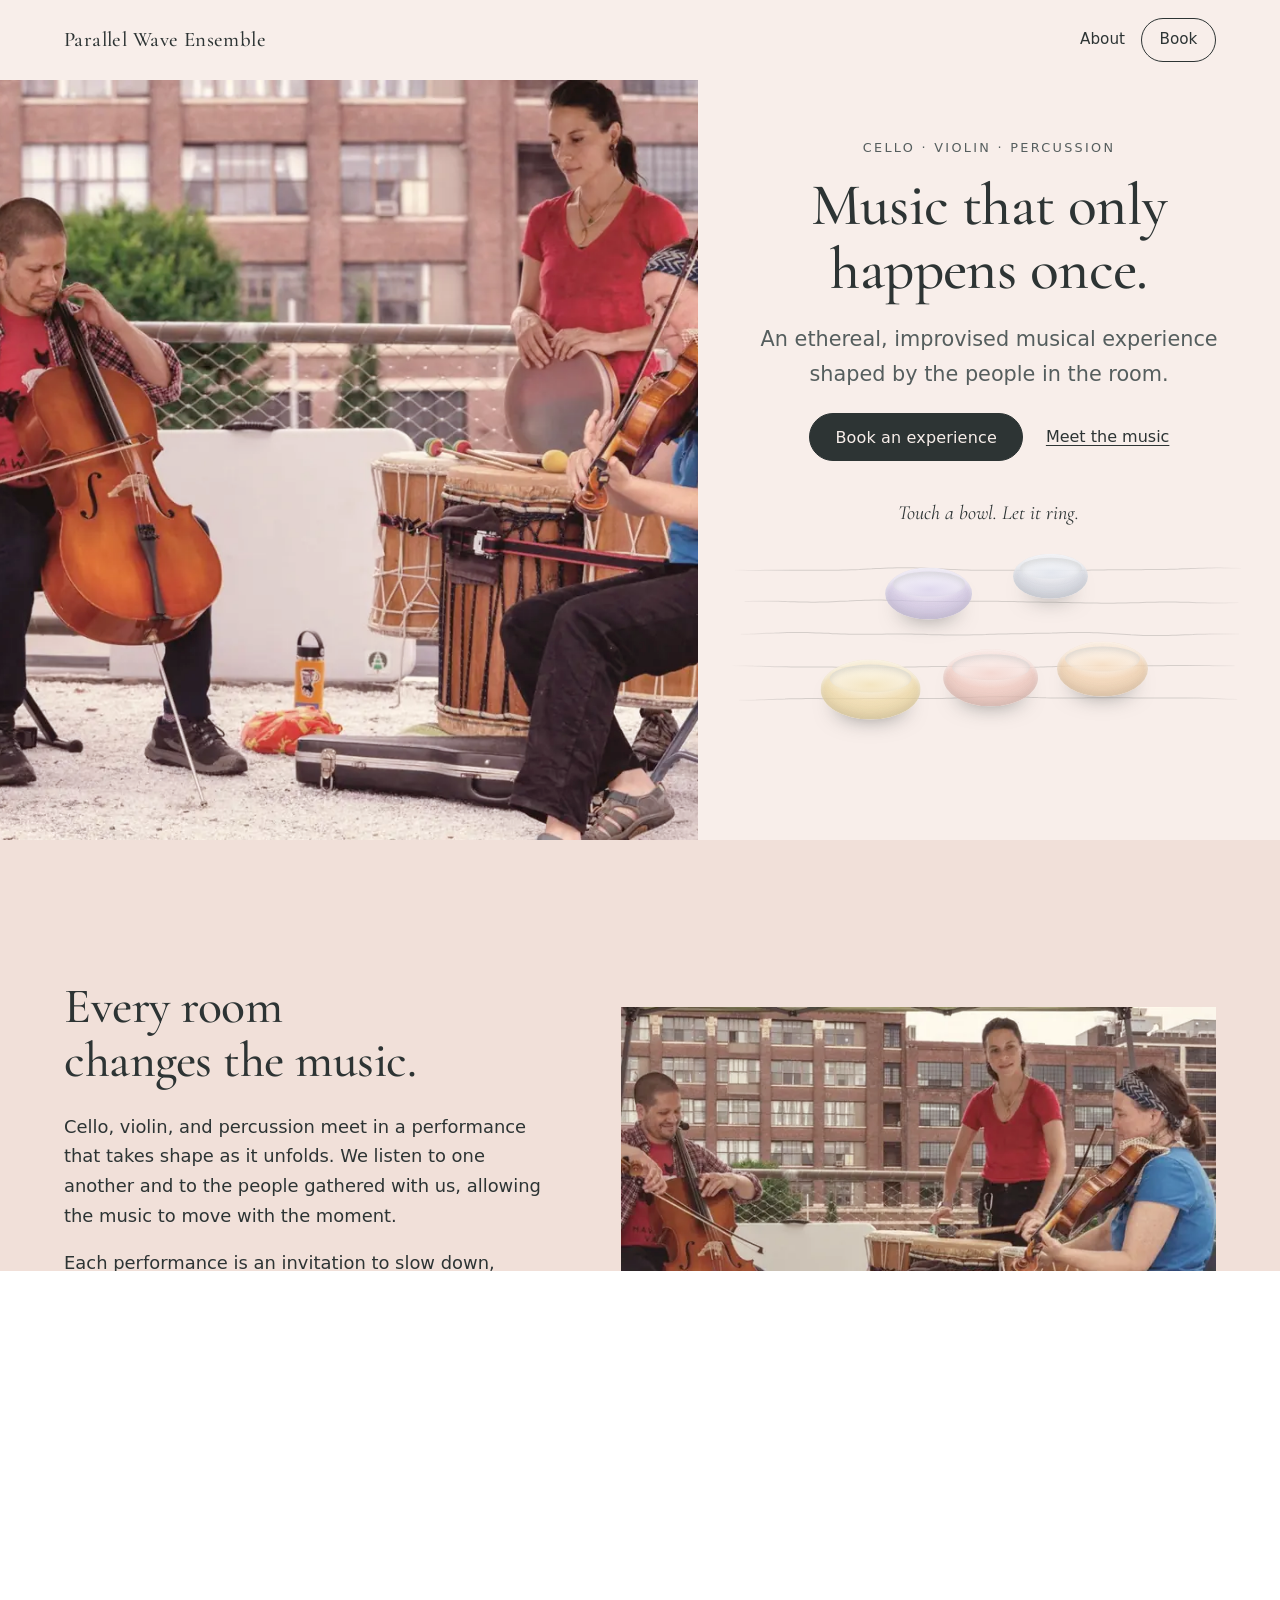
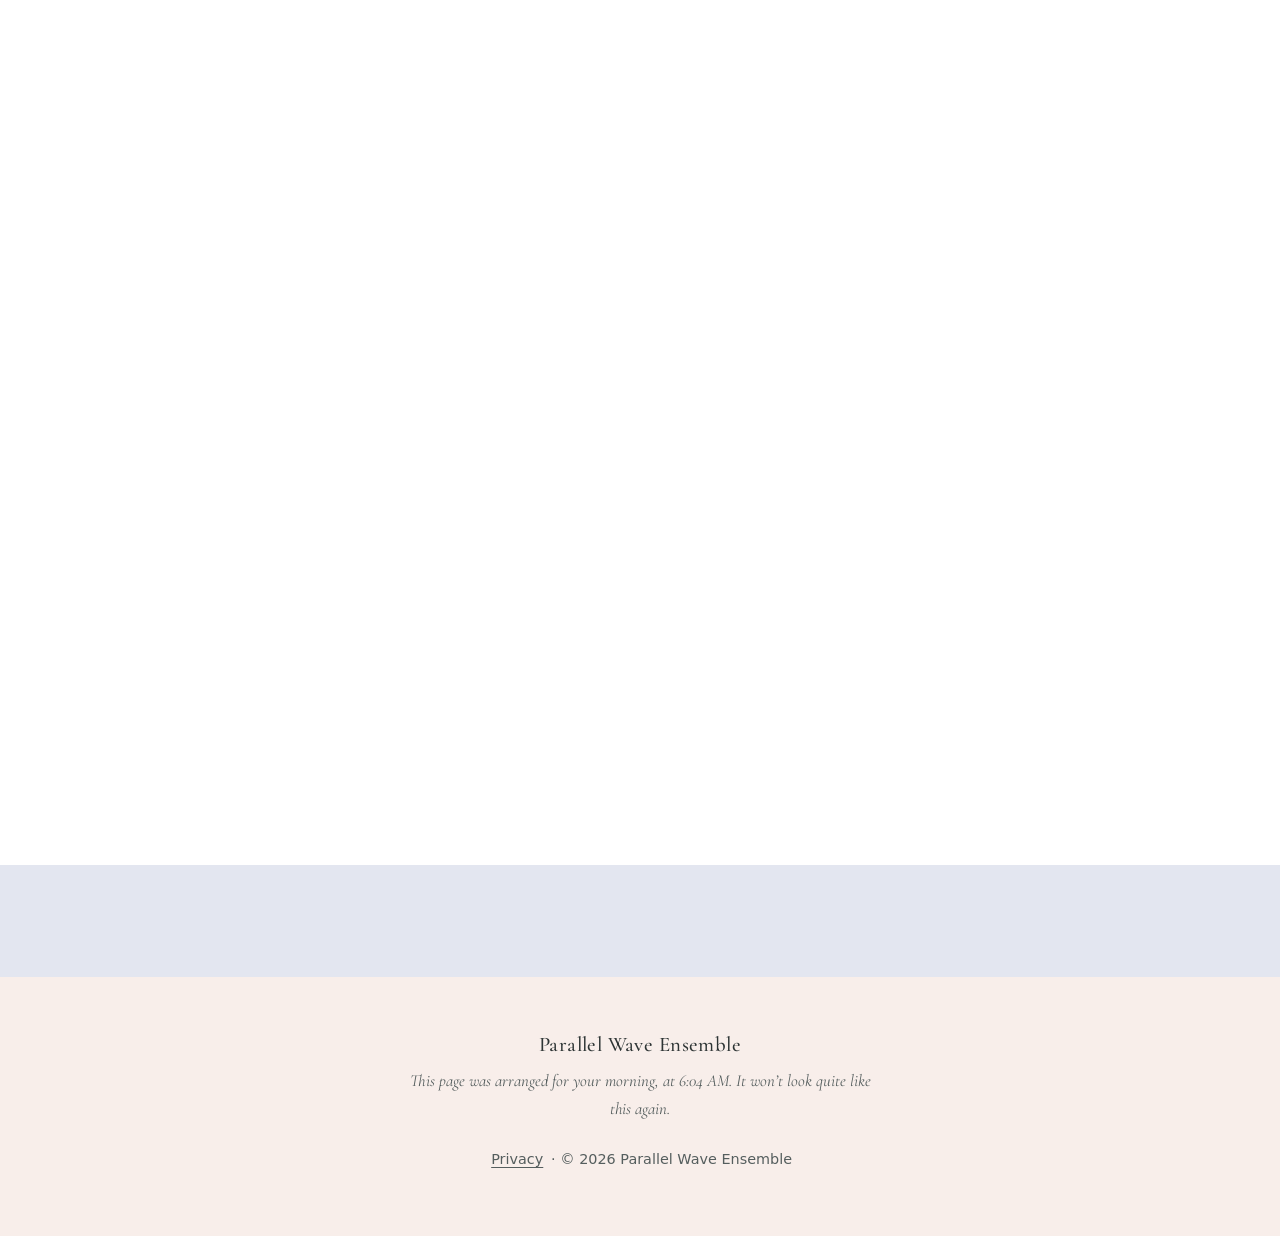
==== commit 4380fe25: "Compose the page for each visit - Light follows the visitor's time of day (morning, afternoon, eveni" ====
--- a/index.html
+++ b/index.html
@@ -6,6 +6,7 @@
   <title>Parallel Wave Ensemble — Cello, violin and percussion</title>
   <meta name="description" content="An ethereal, improvised musical experience for cello, violin and percussion, shaped by the people in the room. Book Parallel Wave Ensemble for your gathering.">
   <meta name="theme-color" content="#F5F2EB">
+  <script src="assets/js/compose.js"></script>
 
   <!-- Social preview -->
   <meta property="og:type" content="website">
@@ -66,11 +67,11 @@
           <svg class="instrument__traces" aria-hidden="true" data-traces></svg>
           <div class="instrument__ripples" aria-hidden="true" data-ripples></div>
           <div class="bowls">
-            <button type="button" class="bowl" data-bowl="0" aria-label="Play bowl one" style="--tint: var(--light-amber); --size: 1"><span class="bowl__glow"></span><span class="bowl__body"></span></button>
-            <button type="button" class="bowl" data-bowl="1" aria-label="Play bowl two" style="--tint: var(--light-lavender); --size: .93"><span class="bowl__glow"></span><span class="bowl__body"></span></button>
-            <button type="button" class="bowl" data-bowl="2" aria-label="Play bowl three" style="--tint: var(--light-silver); --size: .86"><span class="bowl__glow"></span><span class="bowl__body"></span></button>
-            <button type="button" class="bowl" data-bowl="3" aria-label="Play bowl four" style="--tint: var(--light-lavender); --size: .8"><span class="bowl__glow"></span><span class="bowl__body"></span></button>
-            <button type="button" class="bowl" data-bowl="4" aria-label="Play bowl five" style="--tint: var(--light-amber); --size: .74"><span class="bowl__glow"></span><span class="bowl__body"></span></button>
+            <button type="button" class="bowl" data-bowl="0" aria-label="Play bowl one"><span class="bowl__glow"></span><span class="bowl__body"></span></button>
+            <button type="button" class="bowl" data-bowl="1" aria-label="Play bowl two"><span class="bowl__glow"></span><span class="bowl__body"></span></button>
+            <button type="button" class="bowl" data-bowl="2" aria-label="Play bowl three"><span class="bowl__glow"></span><span class="bowl__body"></span></button>
+            <button type="button" class="bowl" data-bowl="3" aria-label="Play bowl four"><span class="bowl__glow"></span><span class="bowl__body"></span></button>
+            <button type="button" class="bowl" data-bowl="4" aria-label="Play bowl five"><span class="bowl__glow"></span><span class="bowl__body"></span></button>
           </div>
         </div>
 
@@ -223,6 +224,7 @@
     <p class="wordmark wordmark--footer">Parallel Wave Ensemble</p>
     <p class="footer__contact" data-contact hidden></p>
     <ul class="footer__social" data-social hidden></ul>
+    <p class="footer__composed" data-composed hidden></p>
     <p class="footer__meta"><a href="privacy.html">Privacy</a> · © 2026 Parallel Wave Ensemble</p>
   </footer>
 </body>
--- a/assets/css/styles.css
+++ b/assets/css/styles.css
@@ -26,9 +26,12 @@
   --error: #8A2E2A;          /* 7.4:1 on ivory */
   --focus: #3F5D6B;
 
-  --light-silver: 206 212 218;
-  --light-lavender: 196 184 222;
-  --light-amber: 232 196 140;
+  /* The five bowl lights for the current time of day (RGB triplets). */
+  --tone-1: 232 196 140;   /* amber */
+  --tone-2: 196 184 222;   /* lavender */
+  --tone-3: 206 212 218;   /* silver */
+  --tone-4: 188 206 214;   /* mist blue */
+  --tone-5: 230 212 166;   /* pale gold */
 
   --serif: "Cormorant Garamond", "Cormorant", Garamond, "Iowan Old Style", Georgia, serif;
   --sans: system-ui, -apple-system, "Segoe UI", Roboto, "Helvetica Neue", Arial, sans-serif;
@@ -36,6 +39,36 @@
   --gutter: clamp(16px, 5vw, 64px);
   --measure: 36rem;
   --radius: 999px;
+}
+
+/* Light by time of day — set on <html data-tone> by assets/js/compose.js.
+   "day" is the default above. Text stays charcoal; every surface stays light. */
+:root[data-tone="dawn"] {
+  --ivory: #F8EEEA; --stone: #F1E0D9; --mist: #E3E6F0;
+  --photo-wash: 255 168 160; --photo-wash-amount: .26;
+  --tone-1: 238 196 186;  /* rose */
+  --tone-2: 242 208 170;  /* peach */
+  --tone-3: 212 218 230;  /* morning silver */
+  --tone-4: 206 196 230;  /* lilac */
+  --tone-5: 238 216 160;  /* first-light gold */
+}
+:root[data-tone="dusk"] {
+  --ivory: #F6EADD; --stone: #EED9C6; --mist: #E9DDEA;
+  --photo-wash: 255 150 60; --photo-wash-amount: .26;
+  --tone-1: 228 174 114;  /* deep amber */
+  --tone-2: 184 168 218;  /* lavender */
+  --tone-3: 226 172 168;  /* rose */
+  --tone-4: 200 172 212;  /* heather */
+  --tone-5: 234 192 124;  /* low-sun gold */
+}
+:root[data-tone="night"] {
+  --ivory: #ECEBF2; --stone: #DFDCEA; --mist: #D9E0EC;
+  --photo-wash: 80 96 196; --photo-wash-amount: .3;
+  --tone-1: 214 220 234;  /* moon silver */
+  --tone-2: 188 178 226;  /* lavender */
+  --tone-3: 172 182 222;  /* blue hour */
+  --tone-4: 228 202 152;  /* candle amber */
+  --tone-5: 182 204 226;  /* night blue */
 }
 
 *, *::before, *::after { box-sizing: border-box; }
@@ -242,12 +275,39 @@
   max-width: 22rem; margin: 0 auto;
   padding: 12px 0 4px;
 }
-/* Like notes on a staff, higher bowls sit higher: low three below, high two above. */
-.bowl:nth-child(1) { grid-column: 1 / 3; grid-row: 2; transform: translateY(8px); }
-.bowl:nth-child(2) { grid-column: 3 / 5; grid-row: 2; }
-.bowl:nth-child(3) { grid-column: 5 / 7; grid-row: 2; transform: translateY(-8px); }
-.bowl:nth-child(4) { grid-column: 2 / 4; grid-row: 1; transform: translateY(4px); }
-.bowl:nth-child(5) { grid-column: 4 / 6; grid-row: 1; transform: translateY(-6px); }
+/* Like notes on a staff, higher bowls sit higher: low three below, high two above.
+   Tint, size and position come from compose.js (a fresh arrangement each visit);
+   the fallbacks here are used without JavaScript. */
+.bowl:nth-child(1) {
+  grid-column: 1 / 3; grid-row: 2;
+  --tint: var(--bowl-tint-0, var(--tone-1)); --size: var(--bowl-size-0, 1);
+  --dx: var(--bowl-dx-narrow-0, 0px); --dy: var(--bowl-dy-narrow-0, 8px);
+  --dx-wide: var(--bowl-dx-wide-0, 0px); --dy-wide: var(--bowl-dy-wide-0, 40px);
+}
+.bowl:nth-child(2) {
+  grid-column: 3 / 5; grid-row: 2;
+  --tint: var(--bowl-tint-1, var(--tone-2)); --size: var(--bowl-size-1, .93);
+  --dx: var(--bowl-dx-narrow-1, 0px); --dy: var(--bowl-dy-narrow-1, 0px);
+  --dx-wide: var(--bowl-dx-wide-1, 0px); --dy-wide: var(--bowl-dy-wide-1, 26px);
+}
+.bowl:nth-child(3) {
+  grid-column: 5 / 7; grid-row: 2;
+  --tint: var(--bowl-tint-2, var(--tone-3)); --size: var(--bowl-size-2, .86);
+  --dx: var(--bowl-dx-narrow-2, 0px); --dy: var(--bowl-dy-narrow-2, -8px);
+  --dx-wide: var(--bowl-dx-wide-2, 0px); --dy-wide: var(--bowl-dy-wide-2, 16px);
+}
+.bowl:nth-child(4) {
+  grid-column: 2 / 4; grid-row: 1;
+  --tint: var(--bowl-tint-3, var(--tone-2)); --size: var(--bowl-size-3, .8);
+  --dx: var(--bowl-dx-narrow-3, 0px); --dy: var(--bowl-dy-narrow-3, 4px);
+  --dx-wide: var(--bowl-dx-wide-3, 0px); --dy-wide: var(--bowl-dy-wide-3, 2px);
+}
+.bowl:nth-child(5) {
+  grid-column: 4 / 6; grid-row: 1;
+  --tint: var(--bowl-tint-4, var(--tone-1)); --size: var(--bowl-size-4, .74);
+  --dx: var(--bowl-dx-narrow-4, 0px); --dy: var(--bowl-dy-narrow-4, -6px);
+  --dx-wide: var(--bowl-dx-wide-4, 0px); --dy-wide: var(--bowl-dy-wide-4, -20px);
+}
 
 @container instrument (min-width: 520px) {
   .bowls {
@@ -256,11 +316,7 @@
     max-width: none; padding: 24px 0 48px;
   }
   /* A loose rising arc: each bowl a little higher than the last, like a phrase. */
-  .bowl:nth-child(1) { transform: translateY(40px); }
-  .bowl:nth-child(2) { transform: translateY(26px); }
-  .bowl:nth-child(3) { transform: translateY(16px); }
-  .bowl:nth-child(4) { transform: translateY(2px); }
-  .bowl:nth-child(5) { transform: translateY(-20px); }
+  .bowls .bowl { transform: translate(var(--dx-wide), var(--dy-wide)); }
 }
 
 .bowl {
@@ -275,6 +331,7 @@
   padding: 0; margin: 0;
   border: 0; background: none; cursor: pointer;
   border-radius: 50%;
+  transform: translate(var(--dx), var(--dy));
   -webkit-tap-highlight-color: transparent;
   touch-action: manipulation;
   user-select: none; -webkit-user-select: none;
@@ -387,6 +444,14 @@
 /* Opening phrase above Booking */
 .score-phrase { grid-column: 1 / -1; width: 100%; max-width: 64rem; height: auto; justify-self: center; opacity: .9; }
 
+/* A faint wash of the time of day's light over the photos (none by day). */
+.hero__photo, .about__photo, .interlude, .newsletter__photo { position: relative; }
+.hero__photo::after, .about__photo::after, .interlude::after, .newsletter__photo::after {
+  content: ""; position: absolute; inset: 0; pointer-events: none;
+  background: rgb(var(--photo-wash, 0 0 0) / var(--photo-wash-amount, 0));
+  mix-blend-mode: soft-light;
+}
+
 /* Interlude: a quiet full-width image, no text over it */
 .interlude { margin: 0; }
 .interlude img {
@@ -471,6 +536,7 @@
   text-align: center; font-size: .9rem; color: var(--muted);
 }
 .wordmark--footer { color: var(--charcoal); margin-bottom: .6rem; }
+.footer__composed { font-family: var(--serif); font-style: italic; font-size: 1.05rem; color: var(--muted); max-width: 30rem; margin: 0 auto 1rem; }
 .footer__social { list-style: none; padding: 0; margin: 0 0 1rem; display: flex; flex-wrap: wrap; justify-content: center; gap: .2rem 1rem; }
 .footer__social a, .footer__contact a, .footer__meta a { display: inline-block; padding: .6rem .2rem; }
 
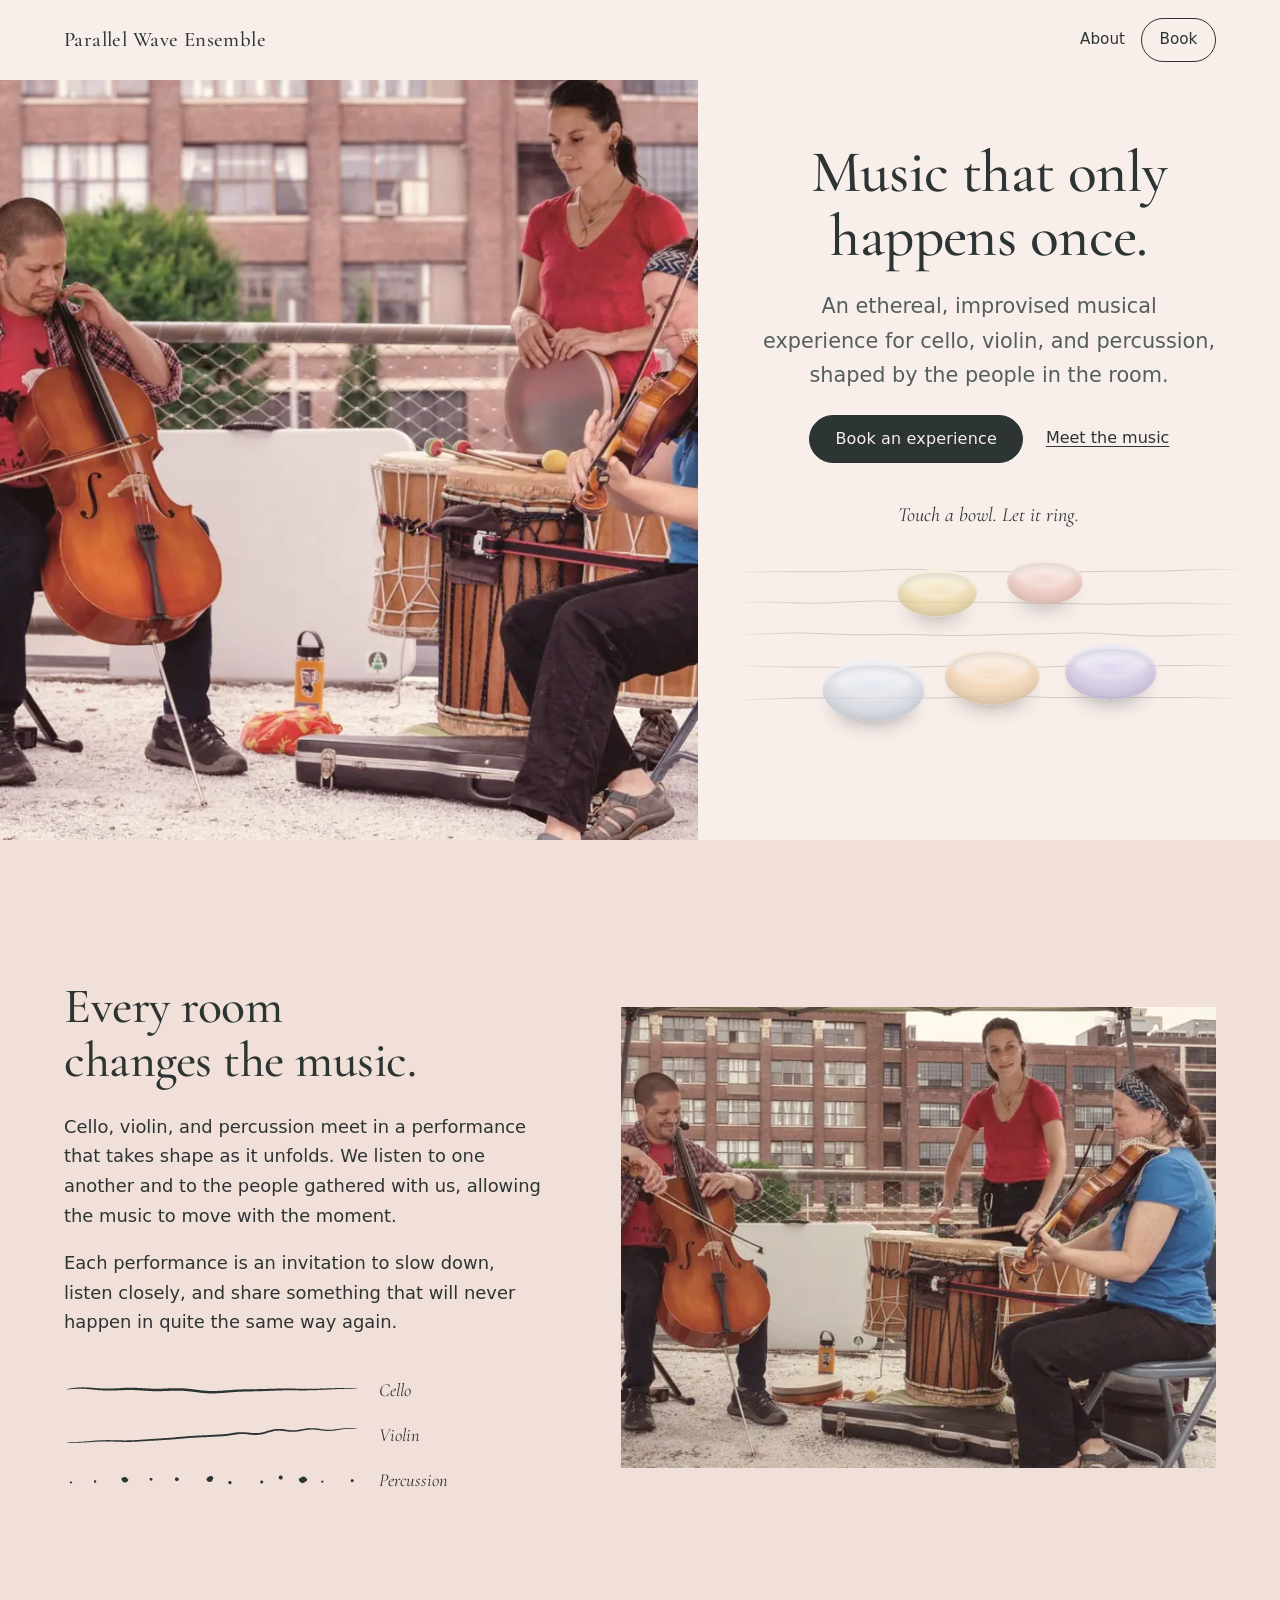
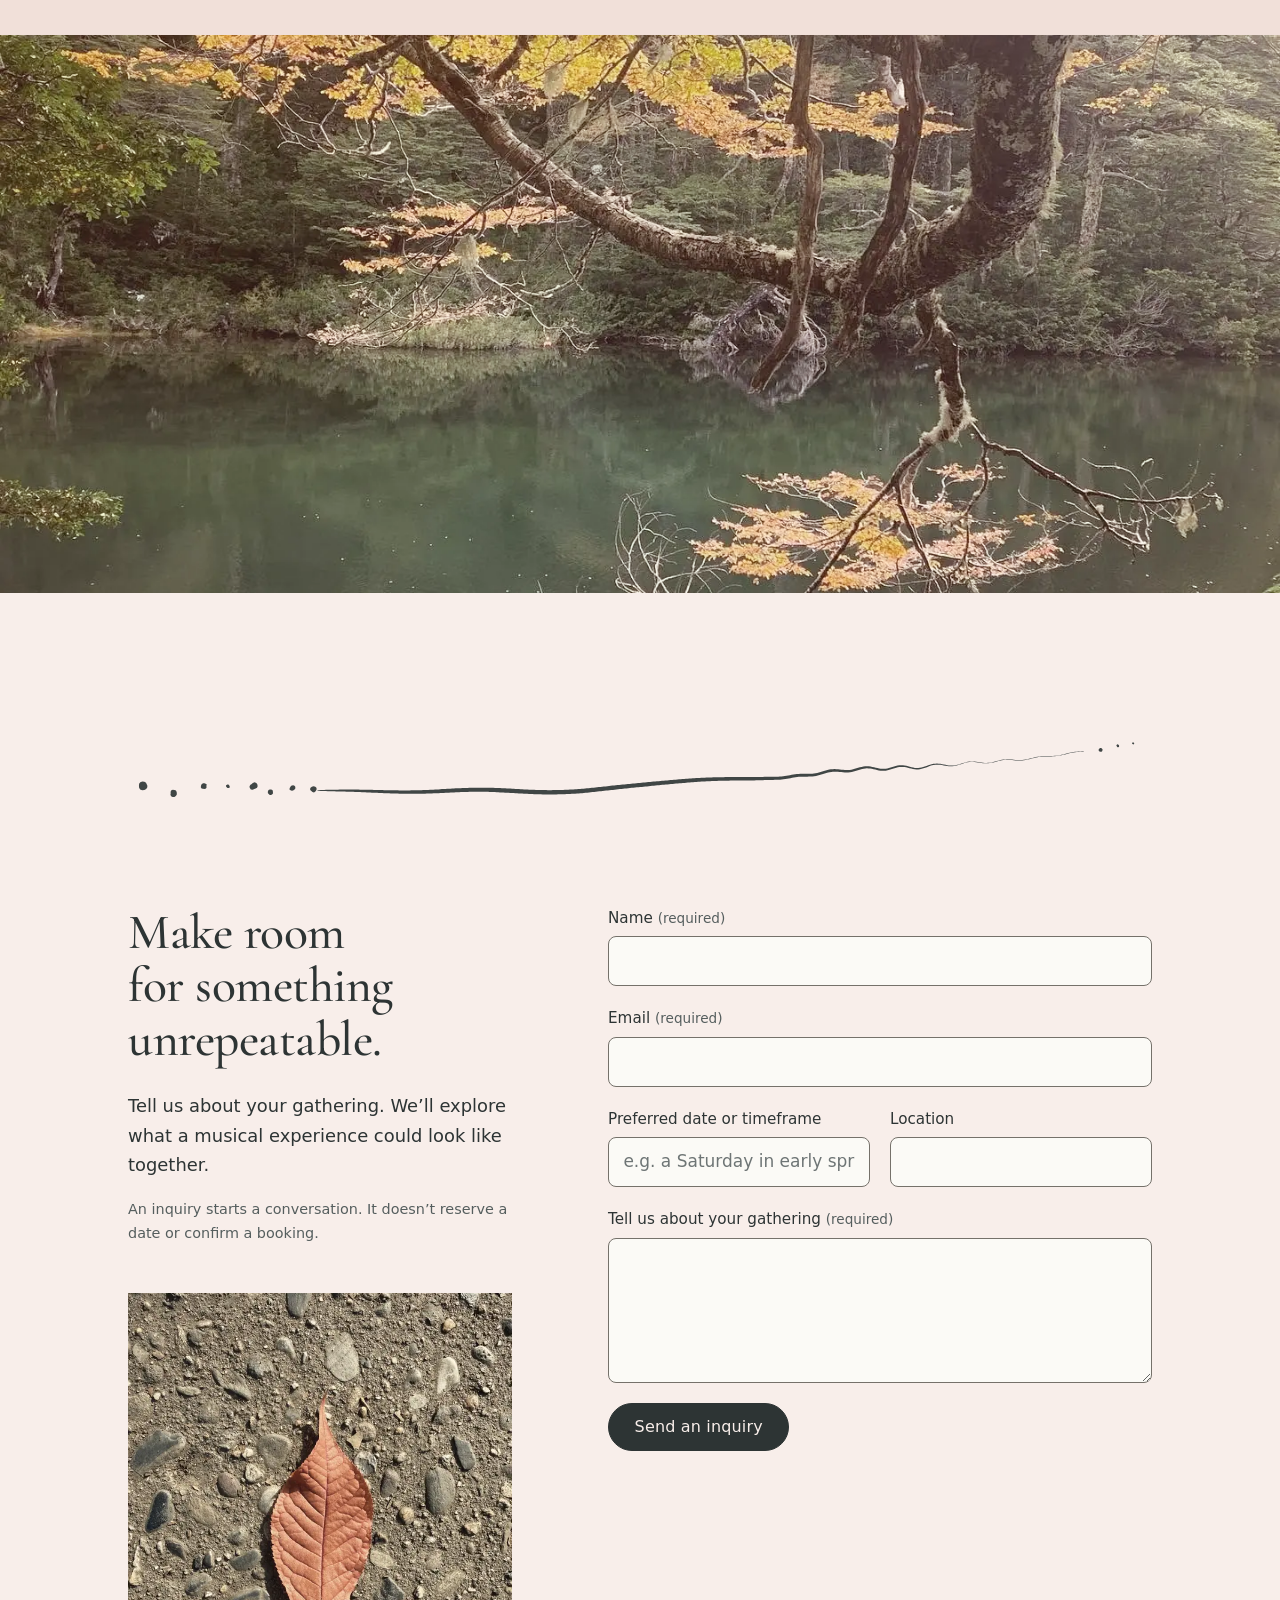
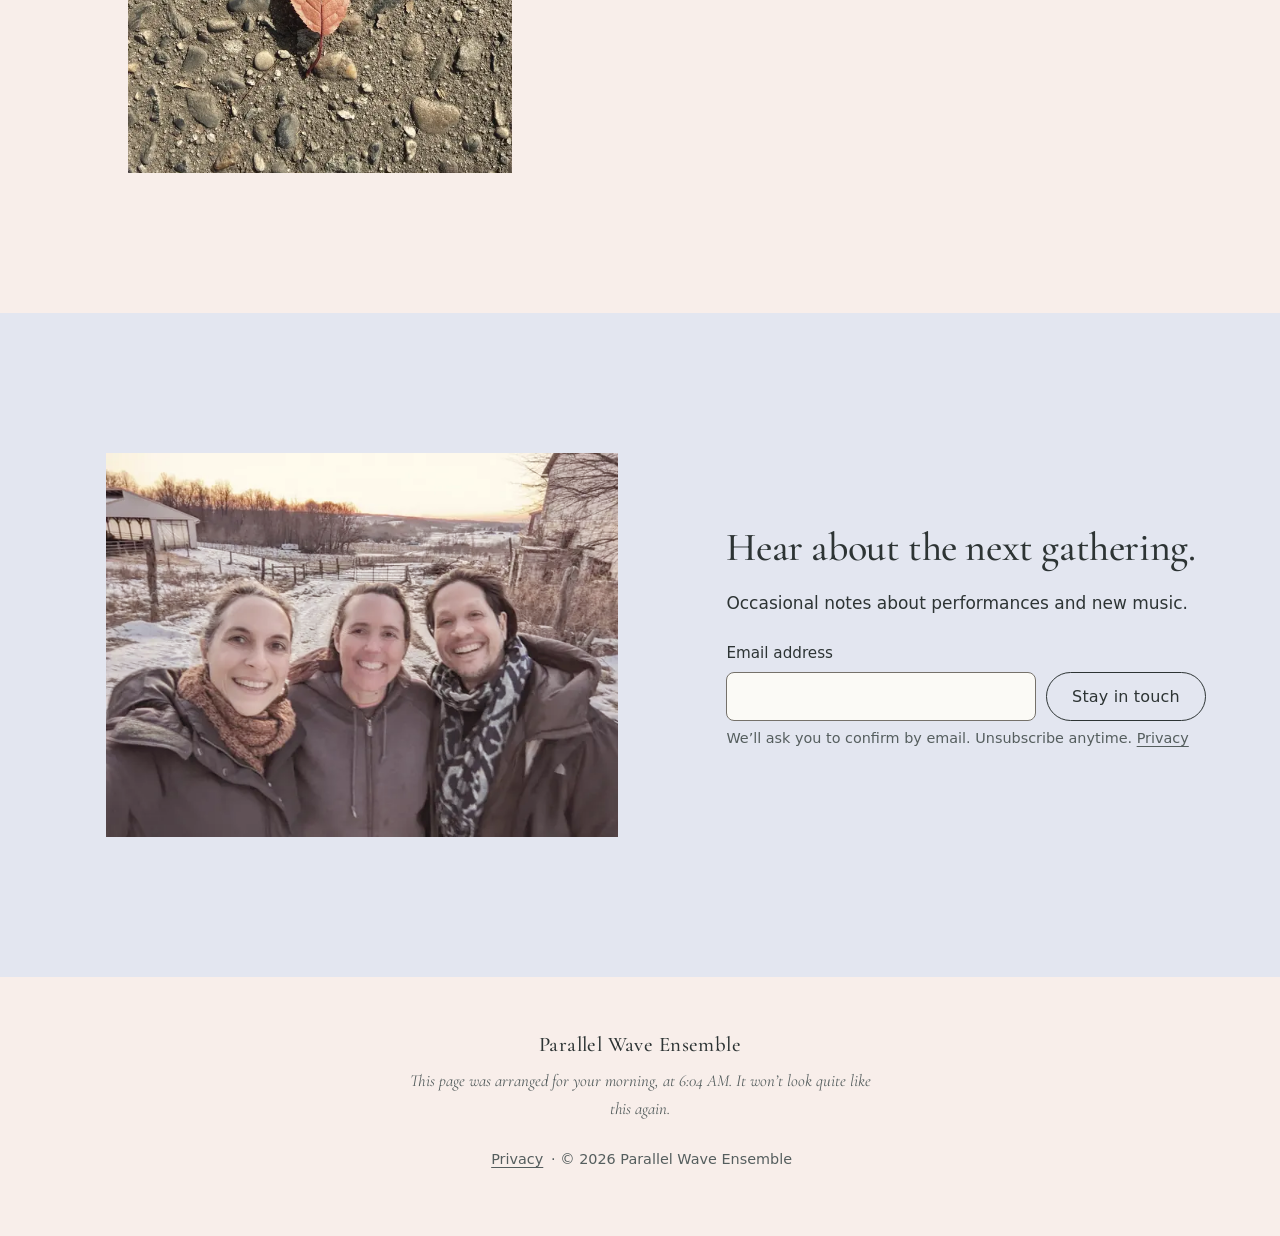
==== commit 16c20937: "Polish the page with Hallmark Fold the instruments into the hero sentence in place of the tracked-ca" ====
--- a/index.html
+++ b/index.html
@@ -3,7 +3,7 @@
 <head>
   <meta charset="utf-8">
   <meta name="viewport" content="width=device-width, initial-scale=1">
-  <title>Parallel Wave Ensemble — Cello, violin and percussion</title>
+  <title>Parallel Wave Ensemble: cello, violin and percussion</title>
   <meta name="description" content="An ethereal, improvised musical experience for cello, violin and percussion, shaped by the people in the room. Book Parallel Wave Ensemble for your gathering.">
   <meta name="theme-color" content="#F5F2EB">
   <script src="assets/js/compose.js"></script>
@@ -11,7 +11,7 @@
   <!-- Social preview -->
   <meta property="og:type" content="website">
   <meta property="og:site_name" content="Parallel Wave Ensemble">
-  <meta property="og:title" content="Parallel Wave Ensemble — Music that only happens once">
+  <meta property="og:title" content="Parallel Wave Ensemble: music that only happens once">
   <meta property="og:description" content="An ethereal, improvised musical experience for cello, violin and percussion, shaped by the people in the room.">
   <meta property="og:image" content="https://avdrav1.github.io/parallel-wave-ensemble/assets/img/social-preview.jpg">
   <meta property="og:image:width" content="1200">
@@ -50,9 +50,8 @@
 
       <div class="hero__content">
       <div class="hero__intro">
-        <p class="eyebrow">Cello · Violin · Percussion</p>
         <h1 id="hero-title" class="hero__title">Music that only happens once.</h1>
-        <p class="hero__lede">An ethereal, improvised musical experience shaped by the people in the room.</p>
+        <p class="hero__lede">An ethereal, improvised musical experience for cello, violin, and percussion, shaped by the people in the room.</p>
         <div class="hero__actions">
           <a class="button" href="#book">Book an experience</a>
           <a class="text-link" href="#about">Meet the music</a>
@@ -115,7 +114,7 @@
     <!-- Optional live excerpt: shown only when site.config.js has an approved `excerpt`. -->
     <section id="listen" class="section excerpt" aria-labelledby="excerpt-heading" data-excerpt hidden>
       <h2 id="excerpt-heading">A moment from a performance</h2>
-      <p class="excerpt__note">A past moment — every performance is different.</p>
+      <p class="excerpt__note">A past moment. Every performance is different.</p>
       <div class="player">
         <button type="button" class="player__toggle" data-excerpt-toggle aria-label="Play excerpt">
           <svg viewBox="0 0 24 24" aria-hidden="true" class="icon-play"><path d="M8 5.5v13l10.5-6.5z"/></svg>
--- a/assets/css/styles.css
+++ b/assets/css/styles.css
@@ -1,3 +1,11 @@
+/* Hallmark · checked: 2026-11-24 · genre: atmospheric (inferred) · job: book
+ * floor: 0 FAIL · fixed: 7 (6a, 19, 34, 39a, 40, 48, 54/63/67) · structural: 2 printed (6b, 44c)
+ * built: the project · redesign: polish · v2.0.0 */
+/* Hallmark · waive 85 · the user asked for the sign-up: the band spec lists the mailing list as the closing section · the booking form sits directly above it */
+/* Hallmark · waive 49b · the band's full name, two lines at 320px only · Parallel Wave Ensemble is the wordmark and cannot be shortened */
+/* Hallmark · answered F14 · errors appear only after a submit attempt, all at once, and focus moves to the first one; reserving a line under every field left uneven gaps in the booking form */
+/* Hallmark · dismissed kept-figure · "9:24am" is the visit time in the footer line, written fresh on every load from the visitor’s clock */
+
 /* Parallel Wave Ensemble */
 
 @font-face {
@@ -25,6 +33,19 @@
   --line: #CFC8BA;
   --error: #8A2E2A;          /* 7.4:1 on ivory */
   --focus: #3F5D6B;
+  --ink-deep: #1F2525;       /* button hover */
+  --field: #FBFAF6;
+  --field-edge: #75716A;     /* 3.6:1 or more on every surface, every tone */
+  --placeholder: #6E7575;    /* 4.5:1 on the field */
+  --error-wash: #F3E3DF;
+  --mask: #000;              /* opaque stop for mask gradients, never painted */
+  --highlight: 255 255 255;  /* RGB triplets for the bowls' light and shade */
+  --shade: 45 52 52;
+
+  /* Surfaces for each time of day; the [data-tone] blocks below pick from these. */
+  --dawn-ivory: #F8EEEA; --dawn-stone: #F1E0D9; --dawn-mist: #E3E6F0;
+  --dusk-ivory: #F6EADD; --dusk-stone: #EED9C6; --dusk-mist: #E9DDEA;
+  --night-ivory: #ECEBF2; --night-stone: #DFDCEA; --night-mist: #D9E0EC;
 
   /* The five bowl lights for the current time of day (RGB triplets). */
   --tone-1: 232 196 140;   /* amber */
@@ -44,7 +65,7 @@
 /* Light by time of day — set on <html data-tone> by assets/js/compose.js.
    "day" is the default above. Text stays charcoal; every surface stays light. */
 :root[data-tone="dawn"] {
-  --ivory: #F8EEEA; --stone: #F1E0D9; --mist: #E3E6F0;
+  --ivory: var(--dawn-ivory); --stone: var(--dawn-stone); --mist: var(--dawn-mist);
   --photo-wash: 255 168 160; --photo-wash-amount: .26;
   --tone-1: 238 196 186;  /* rose */
   --tone-2: 242 208 170;  /* peach */
@@ -53,7 +74,7 @@
   --tone-5: 238 216 160;  /* first-light gold */
 }
 :root[data-tone="dusk"] {
-  --ivory: #F6EADD; --stone: #EED9C6; --mist: #E9DDEA;
+  --ivory: var(--dusk-ivory); --stone: var(--dusk-stone); --mist: var(--dusk-mist);
   --photo-wash: 255 150 60; --photo-wash-amount: .26;
   --tone-1: 228 174 114;  /* deep amber */
   --tone-2: 184 168 218;  /* lavender */
@@ -62,7 +83,7 @@
   --tone-5: 234 192 124;  /* low-sun gold */
 }
 :root[data-tone="night"] {
-  --ivory: #ECEBF2; --stone: #DFDCEA; --mist: #D9E0EC;
+  --ivory: var(--night-ivory); --stone: var(--night-stone); --mist: var(--night-mist);
   --photo-wash: 80 96 196; --photo-wash-amount: .3;
   --tone-1: 214 220 234;  /* moon silver */
   --tone-2: 188 178 226;  /* lavender */
@@ -73,7 +94,7 @@
 
 *, *::before, *::after { box-sizing: border-box; }
 
-html { -webkit-text-size-adjust: 100%; }
+html { -webkit-text-size-adjust: 100%; overflow-x: clip; scrollbar-color: var(--muted) var(--stone); }
 @media (prefers-reduced-motion: no-preference) {
   html { scroll-behavior: smooth; }
 }
@@ -86,7 +107,10 @@
   font-size: 1.0625rem;
   line-height: 1.65;
   text-rendering: optimizeLegibility;
-}
+  overflow-x: clip;
+  caret-color: var(--charcoal);
+}
+::selection { background: var(--charcoal); color: var(--ivory); }
 
 h1, h2 {
   font-family: var(--serif);
@@ -155,8 +179,10 @@
   text-decoration: none; cursor: pointer;
   transition: background-color .3s ease, color .3s ease;
 }
-.button:hover { background: #1F2525; }
-.button[disabled], .button[aria-disabled="true"] { opacity: .65; cursor: progress; }
+.button:hover { background: var(--ink-deep); }
+.button[disabled], .button[aria-disabled="true"] {
+  background: var(--stone); color: var(--muted); border-color: var(--line); cursor: progress;
+}
 .button--quiet { background: transparent; color: var(--charcoal); }
 .button--quiet:hover { background: var(--charcoal); color: var(--ivory); }
 
@@ -183,7 +209,7 @@
 .hero__content { padding: clamp(20px, 4vh, 48px) var(--gutter) clamp(40px, 8vh, 96px); }
 @media (min-width: 640px) {
   /* Wide band: short enough that the headline and booking stay in view. */
-  .hero__photo img { aspect-ratio: auto; height: clamp(220px, 40vh, 420px); }
+  .hero__photo img { aspect-ratio: auto; height: clamp(220px, 40svh, 420px); }
 }
 
 /* Side by side only when the photo column is wide enough to hold all three players. */
@@ -205,15 +231,12 @@
   }
 }
 .hero__intro { max-width: 44rem; margin: 0 auto; }
-.eyebrow {
-  font-size: .8rem; letter-spacing: .18em; text-transform: uppercase;
-  color: var(--muted); margin-bottom: .9rem;
-}
 .hero__title { font-size: clamp(2.3rem, 1.5rem + 4.2vw, 4.6rem); margin-bottom: .35em; }
 @media (min-width: 960px) { .hero__title { font-size: clamp(2.8rem, 1rem + 3.4vw, 4.6rem); } }
 .hero__lede {
   font-size: clamp(1.05rem, .95rem + .5vw, 1.3rem);
   color: var(--muted); max-width: 30rem; margin: 0 auto 1.4rem;
+  text-wrap: balance;
 }
 .hero__actions { display: flex; flex-wrap: wrap; align-items: center; justify-content: center; gap: .4rem 1.4rem; }
 
@@ -238,14 +261,14 @@
   position: absolute; left: -4%; top: 4%;
   width: 108%; height: 92%;
   pointer-events: none; user-select: none;
-  -webkit-mask-image: linear-gradient(90deg, transparent, #000 12%, #000 88%, transparent);
-          mask-image: linear-gradient(90deg, transparent, #000 12%, #000 88%, transparent);
+  -webkit-mask-image: linear-gradient(90deg, transparent, var(--mask) 12%, var(--mask) 88%, transparent);
+          mask-image: linear-gradient(90deg, transparent, var(--mask) 12%, var(--mask) 88%, transparent);
 }
 .instrument__traces {
   position: absolute; inset: 0; width: 100%; height: 100%;
   overflow: visible; pointer-events: none;
-  -webkit-mask-image: linear-gradient(90deg, #000 70%, transparent 98%);
-          mask-image: linear-gradient(90deg, #000 70%, transparent 98%);
+  -webkit-mask-image: linear-gradient(90deg, var(--mask) 70%, transparent 98%);
+          mask-image: linear-gradient(90deg, var(--mask) 70%, transparent 98%);
 }
 .trace {
   fill: none; stroke: var(--charcoal); stroke-width: 1.3;
@@ -255,8 +278,8 @@
 .instrument__ripples {
   position: absolute; inset: -12% -8%;
   pointer-events: none;
-  -webkit-mask-image: radial-gradient(ellipse 50% 50% at 50% 50%, #000 55%, transparent 100%);
-          mask-image: radial-gradient(ellipse 50% 50% at 50% 50%, #000 55%, transparent 100%);
+  -webkit-mask-image: radial-gradient(ellipse 50% 50% at 50% 50%, var(--mask) 55%, transparent 100%);
+          mask-image: radial-gradient(ellipse 50% 50% at 50% 50%, var(--mask) 55%, transparent 100%);
 }
 .ripple {
   position: absolute; left: 0; top: 0;
@@ -345,12 +368,12 @@
   width: var(--w); aspect-ratio: 1.65;
   border-radius: 50%;
   background:
-    radial-gradient(ellipse 70% 55% at 50% 30%, rgb(255 255 255 / .9), transparent 70%),
+    radial-gradient(ellipse 70% 55% at 50% 30%, rgb(var(--highlight) / .9), transparent 70%),
     radial-gradient(ellipse 100% 100% at 50% 40%, rgb(var(--tint) / .55), rgb(var(--tint) / .85) 75%, rgb(var(--tint)) 100%);
   box-shadow:
-    inset 0 -8px 16px -6px rgb(45 52 52 / .22),
-    inset 0 2px 4px rgb(255 255 255 / .7),
-    0 14px 22px -16px rgb(45 52 52 / .55);
+    inset 0 -8px 16px -6px rgb(var(--shade) / .22),
+    inset 0 2px 4px rgb(var(--highlight) / .7),
+    0 14px 22px -16px rgb(var(--shade) / .55);
   transition: transform .4s ease;
 }
 /* The bowl's opening: a soft inner ellipse near the rim. */
@@ -358,8 +381,8 @@
   content: ""; position: absolute;
   left: 9%; right: 9%; top: 9%; height: 46%;
   border-radius: 50%;
-  background: radial-gradient(ellipse at 50% 70%, rgb(var(--tint) / .55), rgb(255 255 255 / .55) 80%);
-  box-shadow: inset 0 3px 6px rgb(45 52 52 / .14);
+  background: radial-gradient(ellipse at 50% 70%, rgb(var(--tint) / .55), rgb(var(--highlight) / .55) 80%);
+  box-shadow: inset 0 3px 6px rgb(var(--shade) / .14);
 }
 .bowl__glow {
   position: absolute; left: 50%; top: 50%;
@@ -490,16 +513,17 @@
 input[type="text"], input[type="email"], textarea {
   width: 100%;
   font: inherit; color: inherit;
+  line-height: 1.4;
   padding: .75rem .9rem; min-height: 48px;
-  background: #FBFAF6;
-  border: 1px solid #8F8A80;   /* 3.2:1 against ivory */
+  background: var(--field);
+  border: 1px solid var(--field-edge);
   border-radius: 8px;
 }
 textarea { resize: vertical; min-height: 8rem; }
-input::placeholder, textarea::placeholder { color: #6E7575; }
+input::placeholder, textarea::placeholder { color: var(--placeholder); }
 input:focus-visible, textarea:focus-visible { outline-offset: 1px; border-color: var(--focus); }
 [aria-invalid="true"] { border-color: var(--error) !important; }
-.field__error { color: var(--error); font-size: .9rem; margin: 0; }
+.field__error { color: var(--error); font-size: .9rem; line-height: 1.4; margin: 0; }
 .field__error:empty { display: none; }
 
 .hp { position: absolute; left: -9999px; width: 1px; height: 1px; overflow: hidden; }
@@ -510,7 +534,7 @@
   background: var(--mist); font-size: .98rem;
 }
 .form__status p:last-child { margin: 0; }
-.form__status[data-tone="error"] { background: #F3E3DF; }
+.form__status[data-tone="error"] { background: var(--error-wash); }
 .form__status[data-tone="success"] { background: var(--mist); }
 .form__status strong { font-weight: 600; }
 
